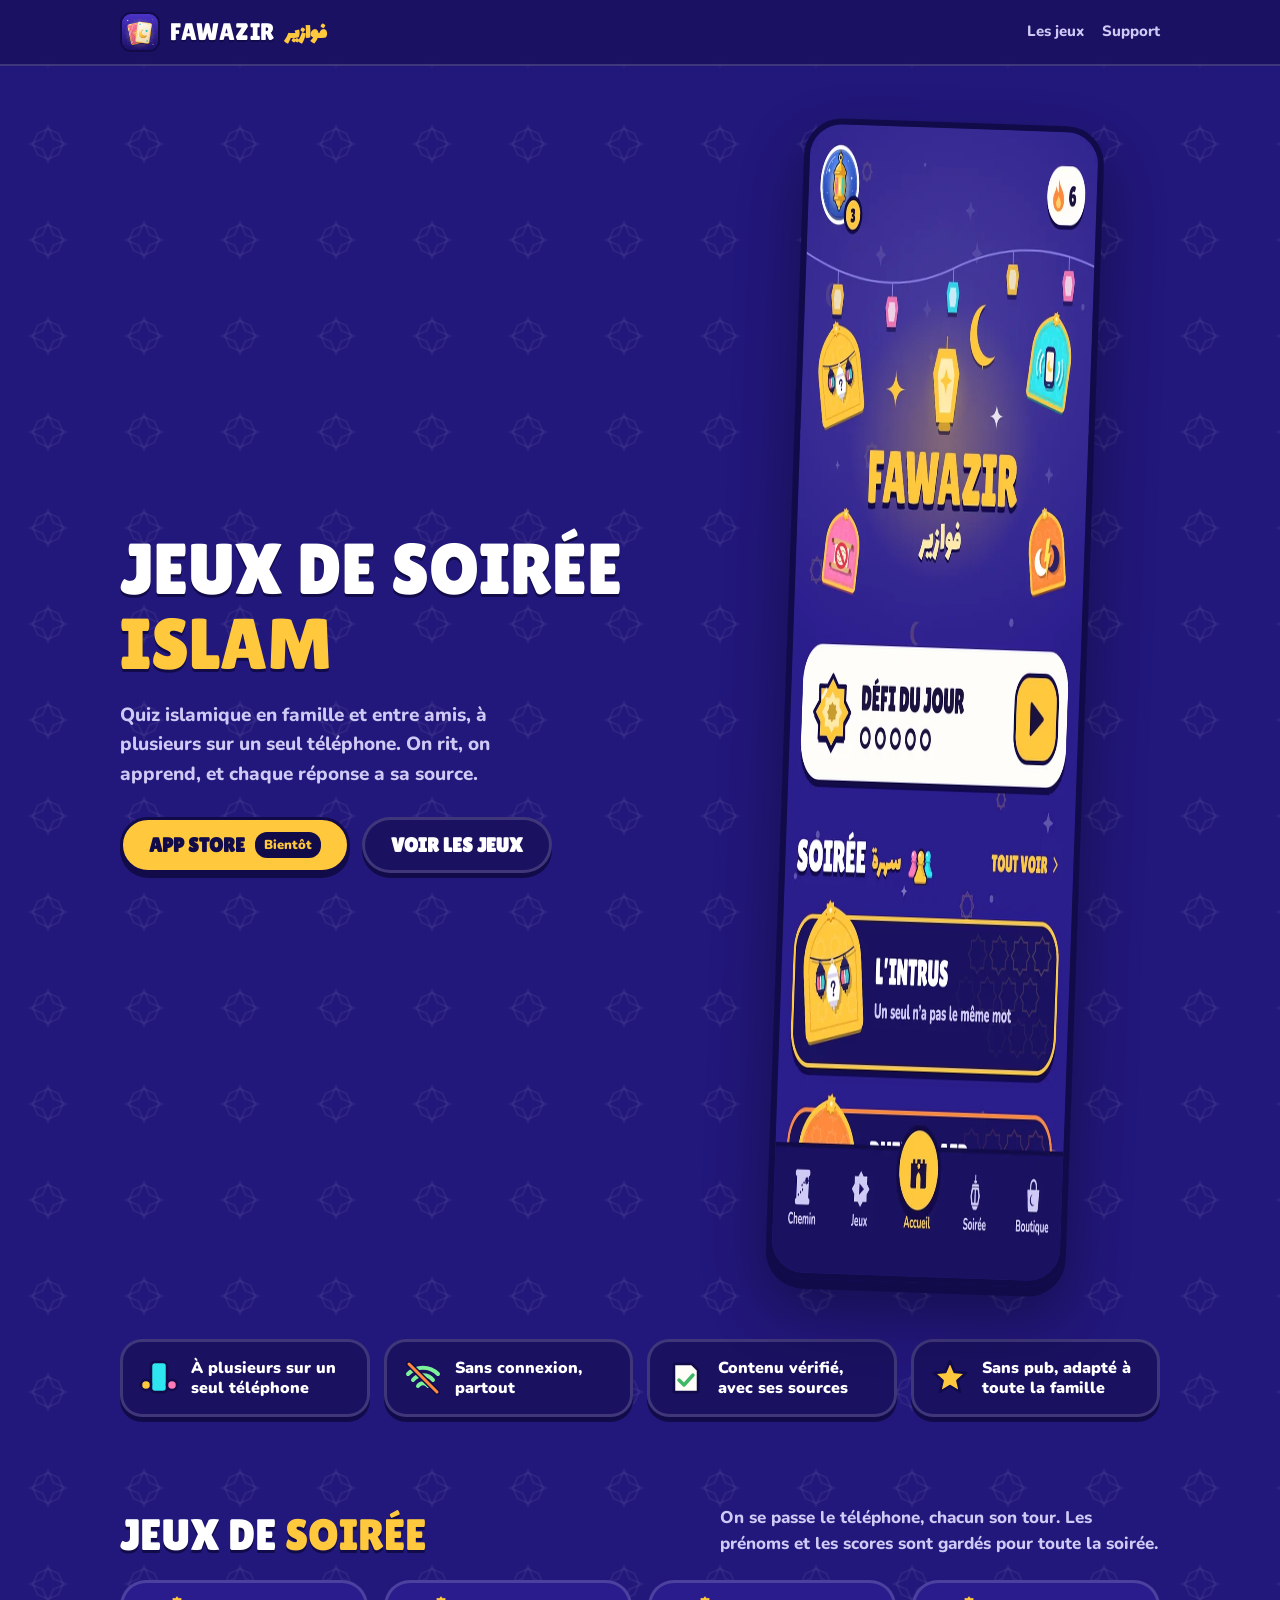
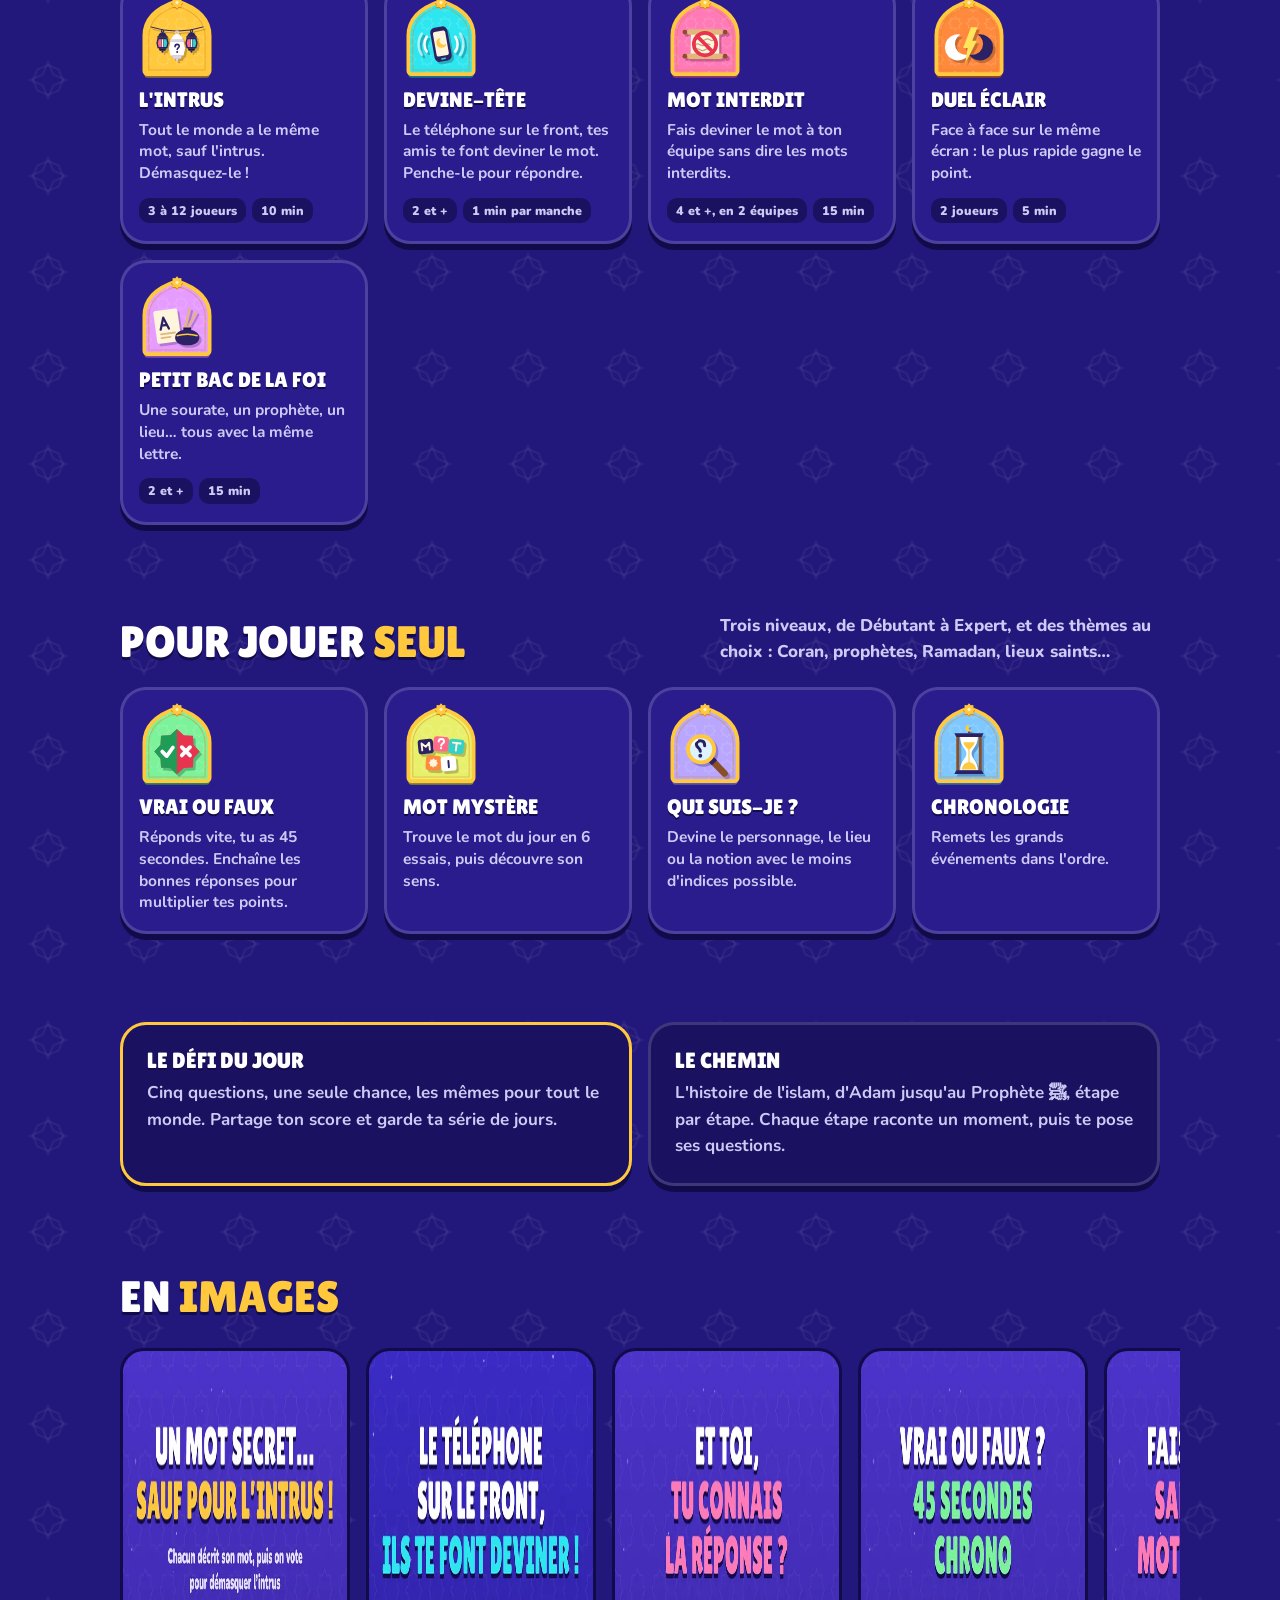
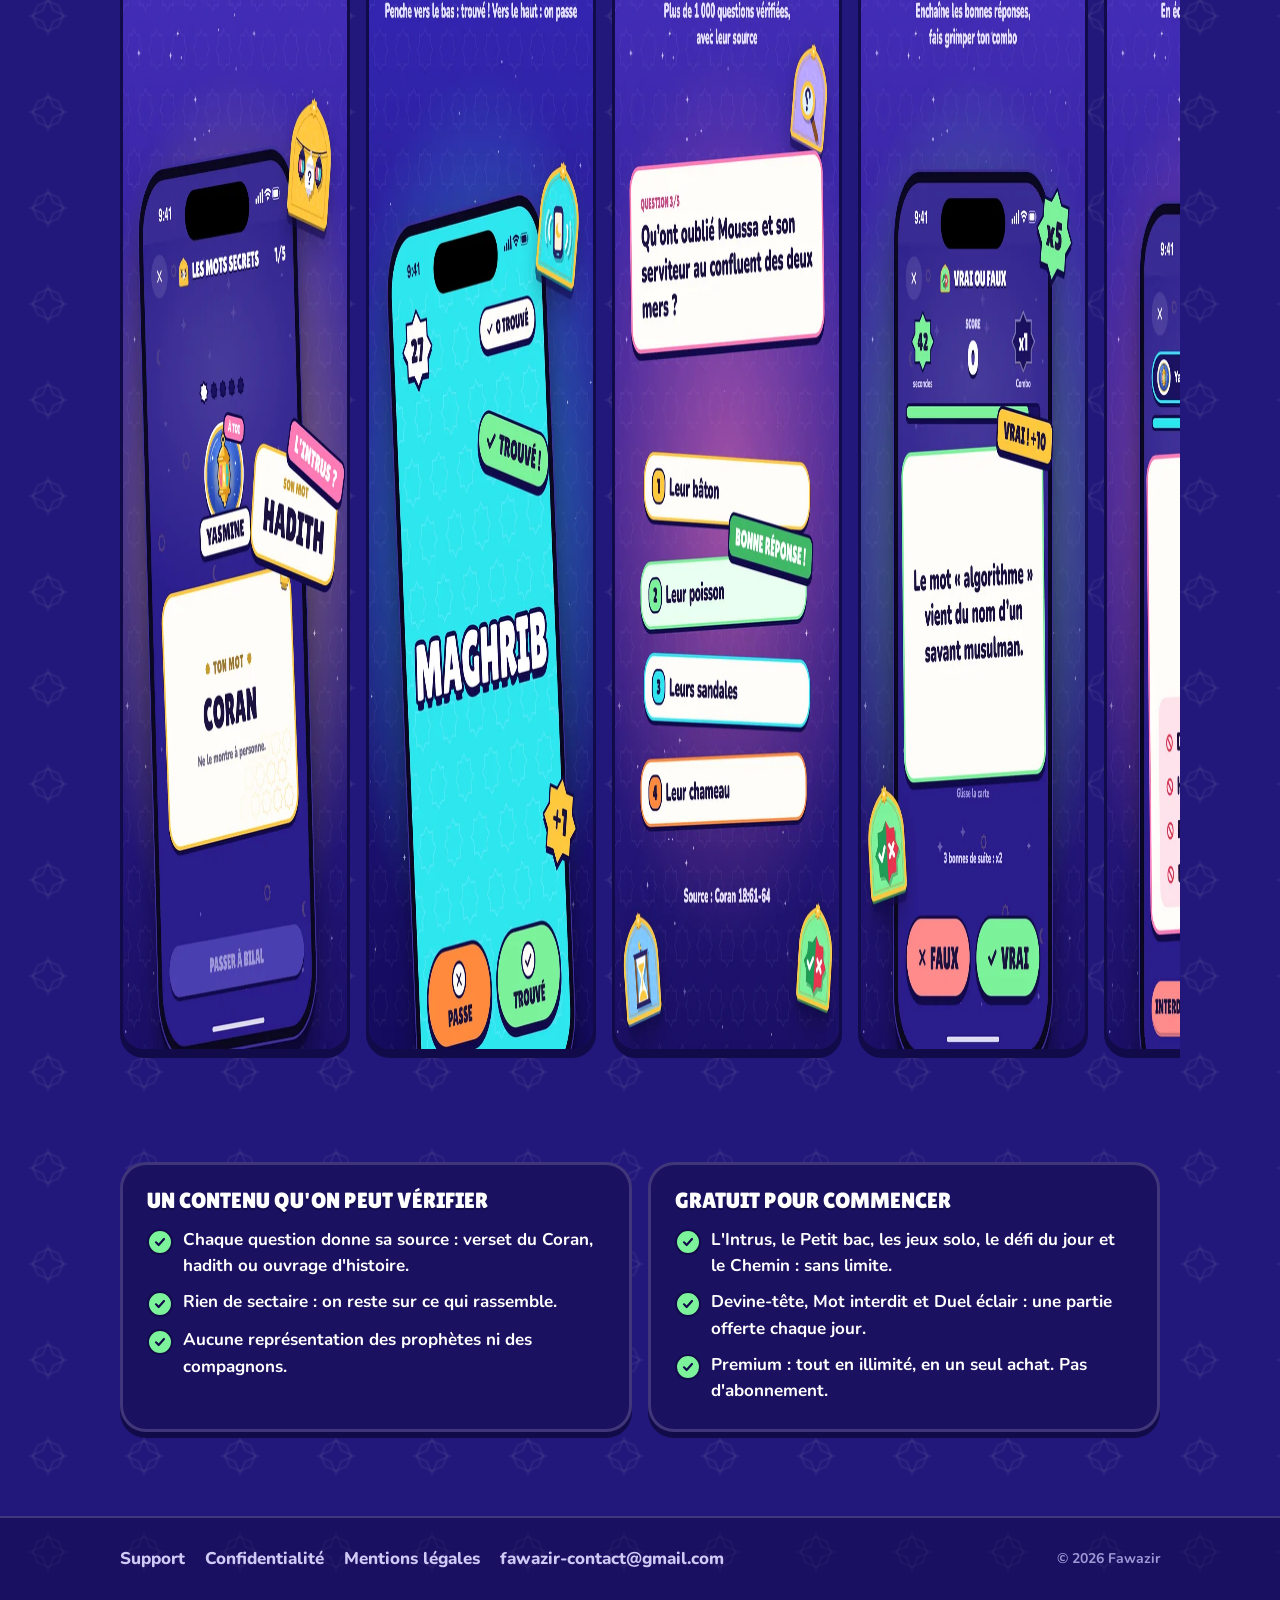
==== index.html @ c279ab3e "Site de Fawazir : accueil, confidentialité, support, mentions légales Co-Authored-By: Claude Opus 5." ====
<!doctype html>
<html lang="fr">
<head>
  <meta charset="utf-8">
  <meta name="viewport" content="width=device-width, initial-scale=1, viewport-fit=cover">
  <title>Fawazir : jeux de soirée islam et quiz islamique en famille</title>
  <meta name="description" content="Fawazir, les jeux de soirée sur le thème de l'islam : L'Intrus, Devine-tête, Mot interdit, quiz islamique et défi du jour. À plusieurs sur un seul téléphone, sans connexion et sans pub.">
  <meta name="theme-color" content="#22177A">
  <link rel="icon" type="image/png" href="favicon.png">
  <link rel="apple-touch-icon" href="apple-touch-icon.png">
  <meta property="og:type" content="website">
  <meta property="og:title" content="Fawazir : jeux de soirée islam">
  <meta property="og:description" content="Quiz islamique en famille et entre amis, à plusieurs sur un seul téléphone. Sans connexion, sans pub.">
  <meta property="og:image" content="assets/img/partage.jpg">
  <meta property="og:locale" content="fr_FR">
  <meta name="twitter:card" content="summary_large_image">
  <link rel="preload" href="assets/fonts/lilita-one.woff2" as="font" type="font/woff2" crossorigin>
  <link rel="preload" href="assets/fonts/nunito-800.woff2" as="font" type="font/woff2" crossorigin>
  <link rel="stylesheet" href="assets/site.css">
</head>
<body>
  <header class="top">
    <div class="wrap">
      <a class="brand" href="./" aria-label="Fawazir, accueil">
        <img src="assets/img/icone.png" alt="" width="40" height="40">
        <b>Fawazir</b><i lang="ar">فوازير</i>
      </a>
      <nav aria-label="Navigation">
        <a class="hide-sm" href="#jeux">Les jeux</a>
        <a href="support.html">Support</a>
      </nav>
    </div>
  </header>

  <main>
    <section class="hero">
      <div class="wrap">
        <div>
          <h1>Jeux de soirée <span class="accent">islam</span></h1>
          <p class="lead">Quiz islamique en famille et entre amis, à plusieurs sur un seul téléphone. On rit, on apprend, et chaque réponse a sa source.</p>
          <div class="ctas">
            <span class="btn btn-gold" aria-disabled="true">App Store <span class="soon">Bientôt</span></span>
            <a class="btn btn-soft" href="#jeux">Voir les jeux</a>
          </div>
        </div>
        <div class="hero-art">
          <img src="assets/img/ecran-accueil.webp" alt="L'écran d'accueil de Fawazir : défi du jour et jeux de soirée" width="600" height="1161">
        </div>
      </div>
    </section>

    <section aria-label="Points forts" style="padding-top: 8px">
      <div class="wrap perks">
        <div class="perk">
          <svg viewBox="0 0 40 40" aria-hidden="true"><rect x="12" y="4" width="16" height="30" rx="4" fill="#2EE6F0" stroke="#120B4A" stroke-width="2.5"/><circle cx="7" cy="27" r="5" fill="#FFC83D" stroke="#120B4A" stroke-width="2.5"/><circle cx="33" cy="27" r="5" fill="#FF7AB6" stroke="#120B4A" stroke-width="2.5"/></svg>
          <span>À plusieurs sur un seul téléphone</span>
        </div>
        <div class="perk">
          <svg viewBox="0 0 40 40" aria-hidden="true"><path d="M5 16a21 21 0 0 1 30 0M10 22a13 13 0 0 1 20 0M15 28a6 6 0 0 1 10 0" fill="none" stroke="#7CF29A" stroke-width="4" stroke-linecap="round"/><path d="M6 6l28 28" stroke="#120B4A" stroke-width="6" stroke-linecap="round"/><path d="M6 6l28 28" stroke="#FF8A3D" stroke-width="3" stroke-linecap="round"/></svg>
          <span>Sans connexion, partout</span>
        </div>
        <div class="perk">
          <svg viewBox="0 0 40 40" aria-hidden="true"><path d="M8 6h18l6 6v22H8z" fill="#FFFDF8" stroke="#120B4A" stroke-width="2.5" stroke-linejoin="round"/><path d="M13 22l5 5 9-10" fill="none" stroke="#3FB866" stroke-width="3.5" stroke-linecap="round" stroke-linejoin="round"/></svg>
          <span>Contenu vérifié, avec ses sources</span>
        </div>
        <div class="perk">
          <svg viewBox="0 0 40 40" aria-hidden="true"><path d="M20 3l4.6 11L36 15l-8.6 7.6L30 34l-10-6-10 6 2.6-11.4L4 15l11.4-1z" fill="#FFC83D" stroke="#120B4A" stroke-width="2.5" stroke-linejoin="round"/></svg>
          <span>Sans pub, adapté à toute la famille</span>
        </div>
      </div>
    </section>

    <section id="jeux">
      <div class="wrap">
        <div class="section-head">
          <h2>Jeux de <span class="accent">soirée</span></h2>
          <p>On se passe le téléphone, chacun son tour. Les prénoms et les scores sont gardés pour toute la soirée.</p>
        </div>
        <div class="games">
          <article class="game">
            <img src="assets/img/jeux/undercover.svg" alt="" width="84" height="84">
            <h3>L'Intrus</h3>
            <p>Tout le monde a le même mot, sauf l'intrus. Démasquez-le !</p>
            <div class="tags"><span class="tag">3 à 12 joueurs</span><span class="tag">10 min</span></div>
          </article>
          <article class="game">
            <img src="assets/img/jeux/devine-tete.svg" alt="" width="84" height="84">
            <h3>Devine-tête</h3>
            <p>Le téléphone sur le front, tes amis te font deviner le mot. Penche-le pour répondre.</p>
            <div class="tags"><span class="tag">2 et +</span><span class="tag">1 min par manche</span></div>
          </article>
          <article class="game">
            <img src="assets/img/jeux/mot-interdit.svg" alt="" width="84" height="84">
            <h3>Mot interdit</h3>
            <p>Fais deviner le mot à ton équipe sans dire les mots interdits.</p>
            <div class="tags"><span class="tag">4 et +, en 2 équipes</span><span class="tag">15 min</span></div>
          </article>
          <article class="game">
            <img src="assets/img/jeux/duel.svg" alt="" width="84" height="84">
            <h3>Duel éclair</h3>
            <p>Face à face sur le même écran : le plus rapide gagne le point.</p>
            <div class="tags"><span class="tag">2 joueurs</span><span class="tag">5 min</span></div>
          </article>
          <article class="game">
            <img src="assets/img/jeux/petit-bac.svg" alt="" width="84" height="84">
            <h3>Petit bac de la foi</h3>
            <p>Une sourate, un prophète, un lieu… tous avec la même lettre.</p>
            <div class="tags"><span class="tag">2 et +</span><span class="tag">15 min</span></div>
          </article>
        </div>
      </div>
    </section>

    <section>
      <div class="wrap">
        <div class="section-head">
          <h2>Pour jouer <span class="accent">seul</span></h2>
          <p>Trois niveaux, de Débutant à Expert, et des thèmes au choix : Coran, prophètes, Ramadan, lieux saints…</p>
        </div>
        <div class="games">
          <article class="game">
            <img src="assets/img/jeux/vrai-faux.svg" alt="" width="84" height="84">
            <h3>Vrai ou faux</h3>
            <p>Réponds vite, tu as 45 secondes. Enchaîne les bonnes réponses pour multiplier tes points.</p>
          </article>
          <article class="game">
            <img src="assets/img/jeux/mot-mystere.svg" alt="" width="84" height="84">
            <h3>Mot mystère</h3>
            <p>Trouve le mot du jour en 6 essais, puis découvre son sens.</p>
          </article>
          <article class="game">
            <img src="assets/img/jeux/qui-suis-je.svg" alt="" width="84" height="84">
            <h3>Qui suis-je ?</h3>
            <p>Devine le personnage, le lieu ou la notion avec le moins d'indices possible.</p>
          </article>
          <article class="game">
            <img src="assets/img/jeux/chronologie.svg" alt="" width="84" height="84">
            <h3>Chronologie</h3>
            <p>Remets les grands événements dans l'ordre.</p>
          </article>
        </div>
      </div>
    </section>

    <section>
      <div class="wrap daily">
        <div class="panel panel-gold">
          <h3>Le défi du jour</h3>
          <p>Cinq questions, une seule chance, les mêmes pour tout le monde. Partage ton score et garde ta série de jours.</p>
        </div>
        <div class="panel">
          <h3>Le Chemin</h3>
          <p>L'histoire de l'islam, d'Adam jusqu'au Prophète ﷺ, étape par étape. Chaque étape raconte un moment, puis te pose ses questions.</p>
        </div>
      </div>
    </section>

    <section aria-label="Captures d'écran">
      <div class="wrap">
        <div class="section-head"><h2>En <span class="accent">images</span></h2></div>
        <div class="shots">
          <img src="assets/img/captures/2-intrus.webp" alt="L'Intrus" width="600" height="1304" loading="lazy">
          <img src="assets/img/captures/3-devine.webp" alt="Devine-tête" width="600" height="1304" loading="lazy">
          <img src="assets/img/captures/4-quiz.webp" alt="Quiz" width="600" height="1304" loading="lazy">
          <img src="assets/img/captures/5-vraifaux.webp" alt="Vrai ou faux" width="600" height="1304" loading="lazy">
          <img src="assets/img/captures/6-interdit.webp" alt="Mot interdit" width="600" height="1304" loading="lazy">
          <img src="assets/img/captures/7-chemin.webp" alt="Le Chemin" width="600" height="1304" loading="lazy">
          <img src="assets/img/captures/8-defi.webp" alt="Le défi du jour" width="600" height="1304" loading="lazy">
        </div>
      </div>
    </section>

    <section>
      <div class="wrap split">
        <div class="panel">
          <h3>Un contenu qu'on peut vérifier</h3>
          <ul class="check">
            <li>Chaque question donne sa source : verset du Coran, hadith ou ouvrage d'histoire.</li>
            <li>Rien de sectaire : on reste sur ce qui rassemble.</li>
            <li>Aucune représentation des prophètes ni des compagnons.</li>
          </ul>
        </div>
        <div class="panel">
          <h3>Gratuit pour commencer</h3>
          <ul class="check">
            <li>L'Intrus, le Petit bac, les jeux solo, le défi du jour et le Chemin : sans limite.</li>
            <li>Devine-tête, Mot interdit et Duel éclair : une partie offerte chaque jour.</li>
            <li>Premium : tout en illimité, en un seul achat. Pas d'abonnement.</li>
          </ul>
        </div>
      </div>
    </section>
  </main>

  <footer>
    <div class="wrap">
      <nav aria-label="Liens utiles">
        <a href="support.html">Support</a>
        <a href="confidentialite.html">Confidentialité</a>
        <a href="mentions-legales.html">Mentions légales</a>
        <a href="mailto:fawazir-contact@gmail.com">fawazir-contact@gmail.com</a>
      </nav>
      <small>© 2026 Fawazir</small>
    </div>
  </footer>
</body>
</html>
---- assets/site.css ----
/* Site de Fawazir : mêmes couleurs, polices et reliefs que l'app (scène de nuit, or, cartes à bord épais). */

@font-face { font-family: 'Lilita One'; src: url('fonts/lilita-one.woff2') format('woff2'); font-weight: 400; font-display: swap; }
@font-face { font-family: 'Nunito'; src: url('fonts/nunito-700.woff2') format('woff2'); font-weight: 700; font-display: swap; }
@font-face { font-family: 'Nunito'; src: url('fonts/nunito-800.woff2') format('woff2'); font-weight: 800; font-display: swap; }
@font-face { font-family: 'Nunito'; src: url('fonts/nunito-900.woff2') format('woff2'); font-weight: 900; font-display: swap; }
@font-face { font-family: 'Lalezar'; src: url('fonts/lalezar-fawazir.woff2') format('woff2'); font-weight: 400; font-display: swap; }

:root {
  --night: #22177A;
  --stage: #2A1C8C;
  --deep: #1A1160;
  --panel: #30249A;
  --ink: #120B4A;
  --gold: #FFC83D;
  --gold-soft: #FFE9A8;
  --cyan: #2EE6F0;
  --pink: #FF7AB6;
  --mint: #7CF29A;
  --orange: #FF8A3D;
  --text: #FFFFFF;
  --muted: #CFCAF5;
  --dim: #9F98D6;
  --edge: rgba(255, 255, 255, 0.16);
  --bubble: #FFFDF8;
  --title: 'Lilita One', 'Arial Rounded MT Bold', system-ui, sans-serif;
  --body: 'Nunito', system-ui, -apple-system, 'Segoe UI', sans-serif;
  --radius: 26px;
  color-scheme: dark;
}

* { box-sizing: border-box; }

html { background: var(--night); scroll-behavior: smooth; }

body {
  margin: 0;
  color: var(--text);
  font-family: var(--body);
  font-weight: 700;
  font-size: 17px;
  line-height: 1.55;
  background-color: var(--night);
  /* Étoiles à huit branches très discrètes, comme le zellige de l'app. */
  background-image:
    radial-gradient(1200px 600px at 50% -10%, rgba(46, 230, 240, 0.12), transparent 60%),
    url("data:image/svg+xml,%3Csvg xmlns='http://www.w3.org/2000/svg' width='96' height='96' viewBox='0 0 96 96'%3E%3Cpath d='M48 30l5.3 12.7L66 48l-12.7 5.3L48 66l-5.3-12.7L30 48l12.7-5.3z' fill='none' stroke='%23ffffff' stroke-opacity='0.05' stroke-width='2'/%3E%3Cpath d='M48 33l10.6 4.4L63 48l-4.4 10.6L48 63l-10.6-4.4L33 48l4.4-10.6z' fill='none' stroke='%23ffffff' stroke-opacity='0.05' stroke-width='2'/%3E%3C/svg%3E");
  -webkit-font-smoothing: antialiased;
}

a { color: var(--gold); text-decoration-thickness: 2px; text-underline-offset: 3px; }
a:hover { color: var(--gold-soft); }

img { max-width: 100%; display: block; }

.wrap { width: 100%; max-width: 1080px; margin: 0 auto; padding: 0 20px; }

/* En-tête */
.top { position: sticky; top: 0; z-index: 10; background: rgba(26, 17, 96, 0.86); backdrop-filter: blur(12px); -webkit-backdrop-filter: blur(12px); border-bottom: 2px solid var(--edge); }
.top .wrap { display: flex; align-items: center; gap: 14px; height: 64px; }
.brand { display: flex; align-items: center; gap: 10px; color: var(--text); text-decoration: none; }
.brand img { width: 40px; height: 40px; border-radius: 11px; border: 2px solid var(--ink); }
.brand b { font-family: var(--title); font-weight: 400; font-size: 24px; letter-spacing: 0.5px; text-transform: uppercase; text-shadow: 0 2px 0 var(--ink); }
.brand i { font-family: 'Lalezar', serif; font-style: normal; color: var(--gold); font-size: 22px; line-height: 1; margin-top: 4px; }
.top nav { margin-left: auto; display: flex; gap: 18px; }
.top nav a { color: var(--muted); text-decoration: none; font-weight: 800; font-size: 15px; }
.top nav a:hover, .top nav a[aria-current='page'] { color: var(--gold); }

/* Titres */
h1, h2, h3 { font-family: var(--title); font-weight: 400; text-transform: uppercase; line-height: 1.05; margin: 0; text-shadow: 0 3px 0 var(--ink); }
h1 { font-size: clamp(40px, 8vw, 72px); }
h2 { font-size: clamp(30px, 5vw, 44px); }
h3 { font-size: 22px; text-shadow: 0 2px 0 var(--ink); }
.accent { color: var(--gold); }
.lead { color: var(--muted); font-size: 19px; font-weight: 800; max-width: 34ch; margin: 18px 0 0; }

/* Héros */
.hero { padding: 56px 0 40px; }
.hero .wrap { display: grid; grid-template-columns: 1.1fr 0.9fr; gap: 40px; align-items: center; }
.hero-art { justify-self: center; position: relative; }
.hero-art img { width: min(300px, 78vw); border-radius: 38px; border: 6px solid var(--ink); box-shadow: 0 10px 0 var(--ink), 0 30px 60px rgba(0, 0, 0, 0.35); transform: rotate(2deg); }
.ctas { display: flex; flex-wrap: wrap; gap: 12px; margin-top: 28px; }
.btn { display: inline-flex; align-items: center; gap: 10px; height: 56px; padding: 0 26px; border-radius: 28px; font-family: var(--title); font-size: 20px; text-transform: uppercase; text-decoration: none; border: 3px solid var(--ink); box-shadow: 0 5px 0 var(--ink); transition: transform 0.12s ease, box-shadow 0.12s ease; }
.btn:active { transform: translateY(3px); box-shadow: 0 2px 0 var(--ink); }
.btn-gold { background: var(--gold); color: var(--ink); }
.btn-gold:hover { color: var(--ink); background: #FFD45F; }
.btn-soft { background: var(--deep); color: var(--text); border-color: var(--edge); box-shadow: 0 5px 0 var(--ink); }
.btn-soft:hover { color: var(--gold); }
.soon { font-family: var(--body); font-weight: 900; font-size: 13px; text-transform: none; background: var(--ink); color: var(--gold); border-radius: 12px; padding: 3px 9px; }

/* Points forts */
.perks { display: grid; grid-template-columns: repeat(4, 1fr); gap: 14px; margin-top: 8px; }
.perk { background: var(--deep); border: 3px solid var(--edge); border-radius: 22px; padding: 16px; box-shadow: 0 5px 0 var(--ink); display: flex; gap: 12px; align-items: center; }
.perk svg { flex: none; width: 40px; height: 40px; }
.perk span { font-weight: 900; font-size: 16px; line-height: 1.25; }

/* Sections */
section { padding: 44px 0; }
.section-head { display: flex; align-items: flex-end; justify-content: space-between; gap: 16px; margin-bottom: 22px; flex-wrap: wrap; }
.section-head p { margin: 0; color: var(--muted); font-weight: 800; max-width: 44ch; }

.games { display: grid; grid-template-columns: repeat(auto-fill, minmax(196px, 1fr)); gap: 16px; }
.game { background: var(--stage); border: 3px solid var(--edge); border-radius: var(--radius); padding: 16px 16px 18px; box-shadow: 0 6px 0 var(--ink); display: flex; flex-direction: column; gap: 8px; }
.game img { width: 84px; height: 84px; margin: -4px 0 2px -4px; }
.game h3 { font-size: 21px; }
.game p { margin: 0; color: var(--muted); font-size: 15.5px; line-height: 1.4; }
.tags { display: flex; flex-wrap: wrap; gap: 6px; margin-top: auto; padding-top: 6px; }
.tag { font-size: 12.5px; font-weight: 900; background: var(--deep); color: var(--muted); border-radius: 10px; padding: 3px 9px; }
.tag-gold { background: var(--gold); color: var(--ink); }

/* Défi du jour et Chemin */
.daily { display: grid; grid-template-columns: 1fr 1fr; gap: 16px; }
.panel { background: var(--deep); border: 3px solid var(--edge); border-radius: var(--radius); padding: 24px; box-shadow: 0 6px 0 var(--ink); }
.panel h3 { margin-bottom: 8px; }
.panel p { margin: 0; color: var(--muted); }
.panel-gold { border-color: var(--gold); }

/* Captures */
.shots { display: flex; gap: 16px; overflow-x: auto; scroll-snap-type: x mandatory; padding: 6px 20px 22px; margin: 0 -20px; scrollbar-width: thin; scrollbar-color: var(--panel) transparent; }
.shots img { flex: none; width: 230px; border-radius: 24px; border: 3px solid var(--ink); box-shadow: 0 6px 0 var(--ink); scroll-snap-align: center; background: var(--stage); }

/* Contenu vérifié et formule */
.split { display: grid; grid-template-columns: 1fr 1fr; gap: 16px; }
.check { list-style: none; margin: 14px 0 0; padding: 0; display: grid; gap: 10px; }
.check li { display: flex; gap: 10px; align-items: flex-start; color: var(--text); }
.check li::before { content: ''; flex: none; width: 22px; height: 22px; margin-top: 2px; border-radius: 50%; background: var(--mint) url("data:image/svg+xml,%3Csvg xmlns='http://www.w3.org/2000/svg' viewBox='0 0 24 24'%3E%3Cpath d='M6 12.5l4 4 8-9' fill='none' stroke='%23120B4A' stroke-width='3.2' stroke-linecap='round' stroke-linejoin='round'/%3E%3C/svg%3E") center / 16px no-repeat; border: 2px solid var(--ink); }

/* Pages de texte (confidentialité, support, mentions) */
.doc { padding: 48px 0 24px; }
.doc .wrap { max-width: 760px; }
.doc h1 { font-size: clamp(34px, 6vw, 52px); margin-bottom: 10px; }
.doc .updated { color: var(--dim); font-size: 15px; margin: 0 0 26px; }
.doc h2 { font-size: 26px; margin: 34px 0 10px; text-shadow: 0 2px 0 var(--ink); }
.doc p, .doc li { color: var(--muted); }
.doc strong { color: var(--text); font-weight: 900; }
.doc ul { padding-left: 22px; }
.doc li { margin: 6px 0; }
.summary { background: var(--deep); border: 3px solid var(--gold); border-radius: 22px; padding: 18px 20px; box-shadow: 0 5px 0 var(--ink); }
.summary p { color: var(--text); margin: 0; }
details { background: var(--deep); border: 3px solid var(--edge); border-radius: 20px; padding: 0 18px; margin: 12px 0; box-shadow: 0 4px 0 var(--ink); }
details[open] { padding-bottom: 14px; }
summary { cursor: pointer; font-weight: 900; color: var(--text); padding: 15px 0; list-style: none; display: flex; justify-content: space-between; gap: 12px; }
summary::-webkit-details-marker { display: none; }
summary::after { content: '+'; font-family: var(--title); color: var(--gold); font-size: 24px; line-height: 1; }
details[open] summary::after { content: '–'; }
details p { margin: 0 0 8px; }
.contact { display: flex; flex-wrap: wrap; align-items: center; gap: 12px; margin: 18px 0; }

/* Pied de page */
footer { margin-top: 40px; border-top: 2px solid var(--edge); background: rgba(18, 11, 74, 0.5); }
footer .wrap { padding-top: 28px; padding-bottom: 36px; display: flex; flex-wrap: wrap; gap: 14px 24px; align-items: center; justify-content: space-between; }
footer nav { display: flex; flex-wrap: wrap; gap: 8px 20px; }
footer a { color: var(--muted); text-decoration: none; font-weight: 800; }
footer a:hover { color: var(--gold); }
footer small { color: var(--dim); font-size: 14px; }

@media (max-width: 860px) {
  .hero .wrap { grid-template-columns: 1fr; }
  .hero-art img { width: min(250px, 64vw); }
  .perks { grid-template-columns: 1fr 1fr; }
  .daily, .split { grid-template-columns: 1fr; }
}

@media (max-width: 520px) {
  body { font-size: 16px; }
  .hero { padding-top: 28px; }
  .top nav { gap: 12px; }
  .top nav .hide-sm { display: none; }
  .perks { grid-template-columns: 1fr; }
  .games { grid-template-columns: 1fr 1fr; gap: 12px; }
  .game { padding: 12px 12px 14px; }
  .game img { width: 64px; height: 64px; }
  .game h3 { font-size: 18px; }
  .game p { font-size: 14px; }
  .btn { height: 52px; font-size: 18px; padding: 0 20px; }
}

@media (prefers-reduced-motion: reduce) {
  html { scroll-behavior: auto; }
  .btn { transition: none; }
}
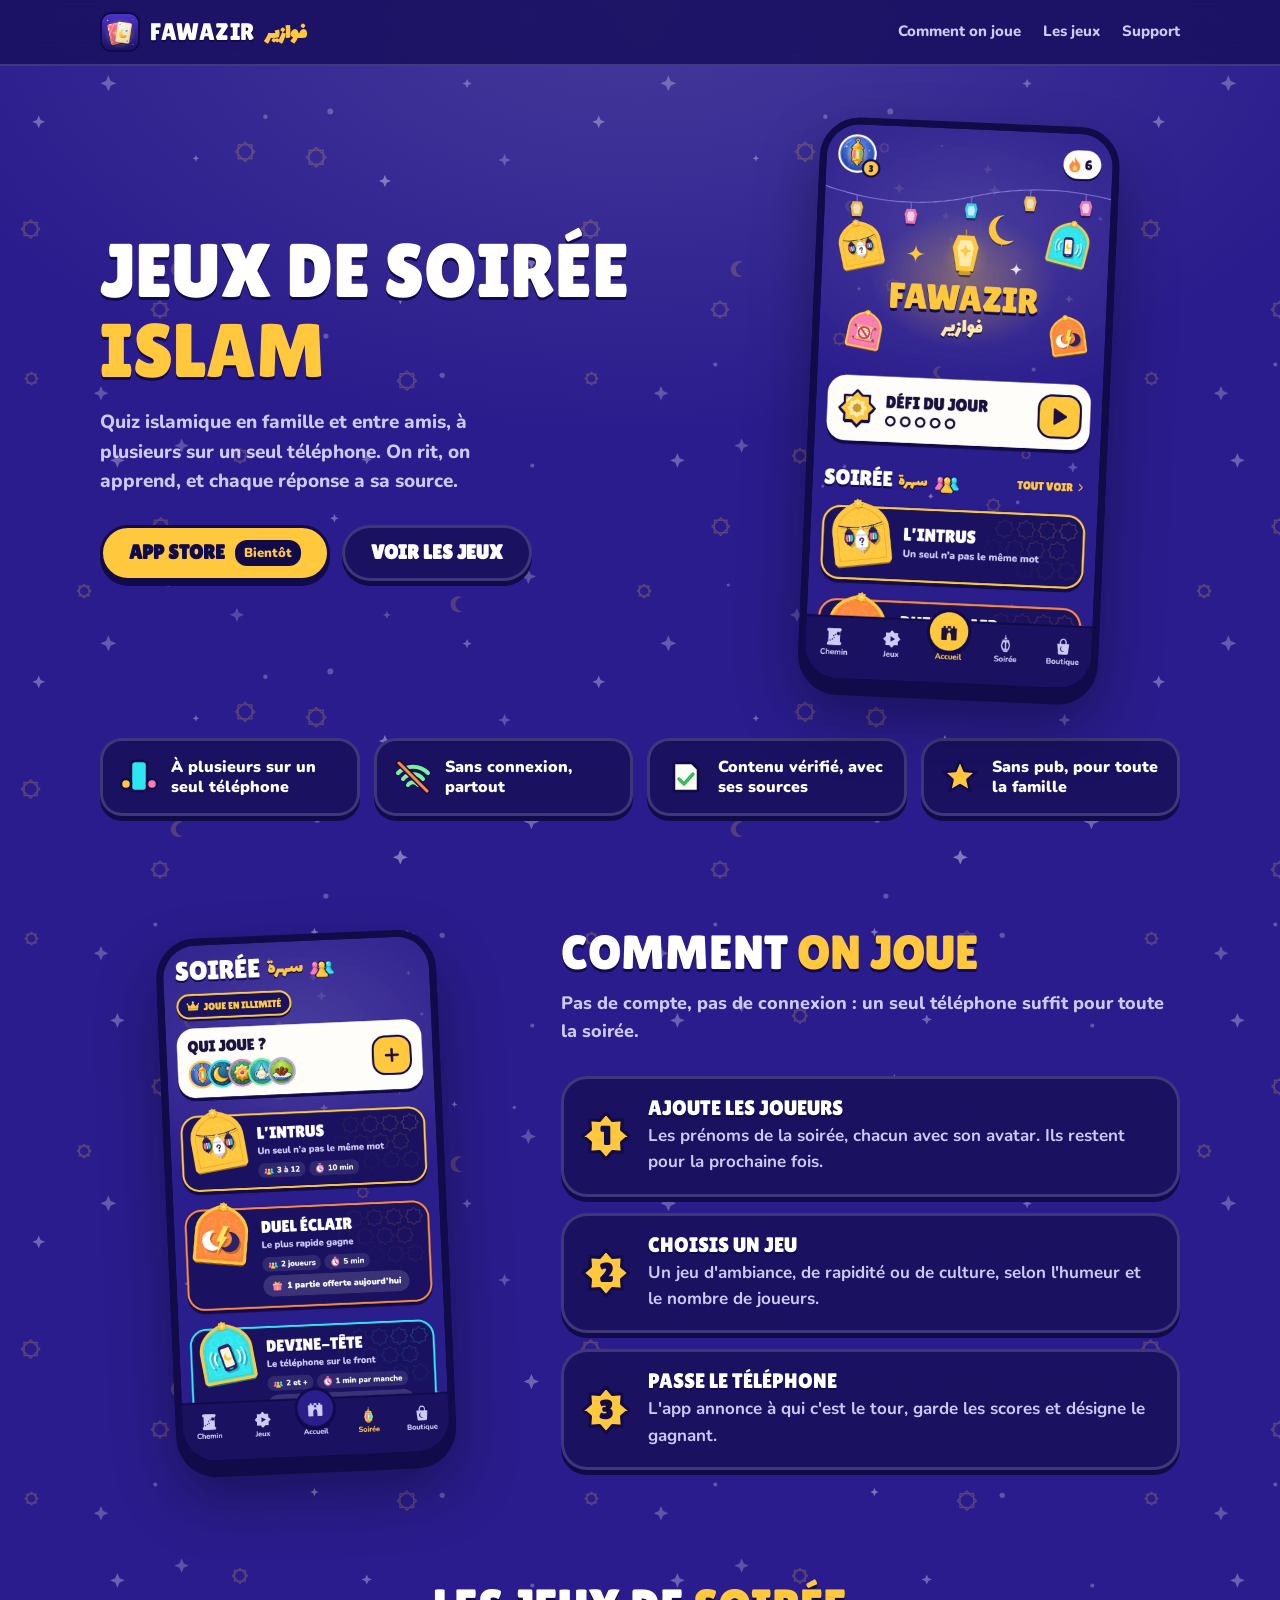
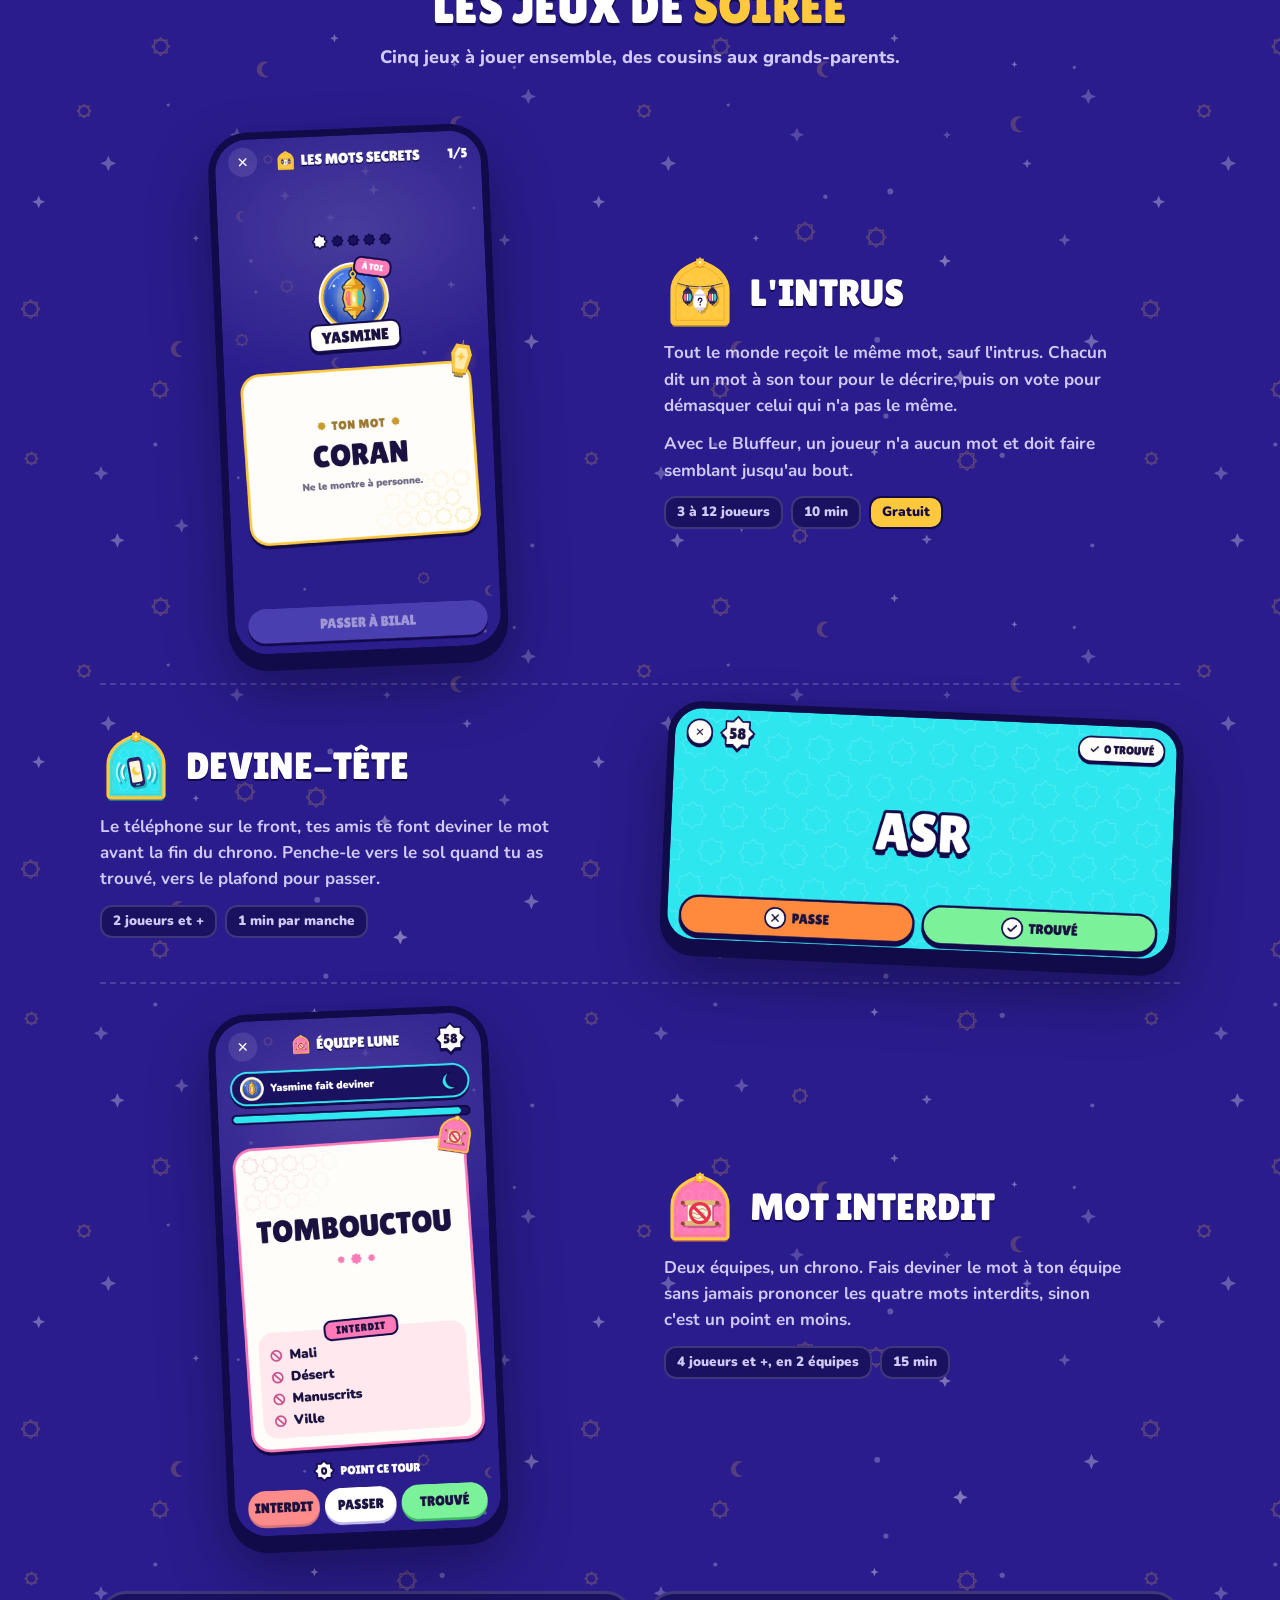
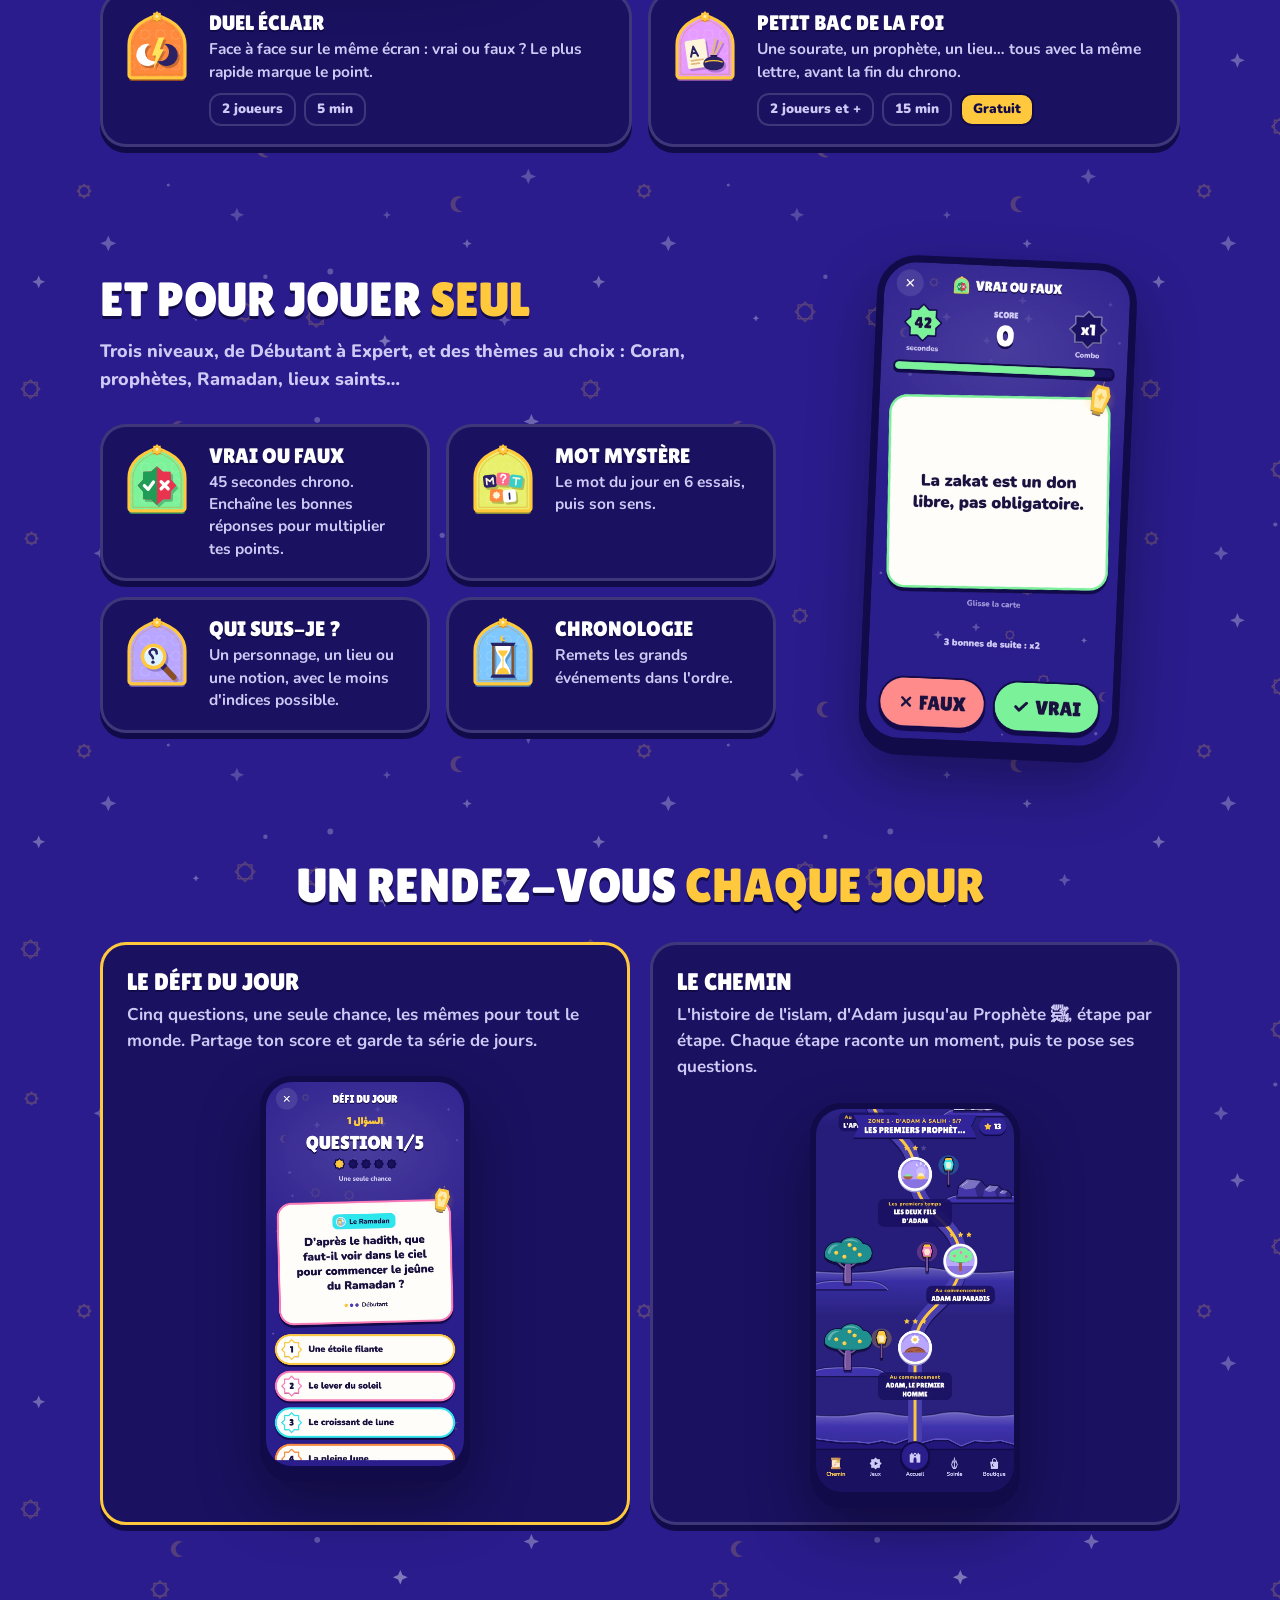
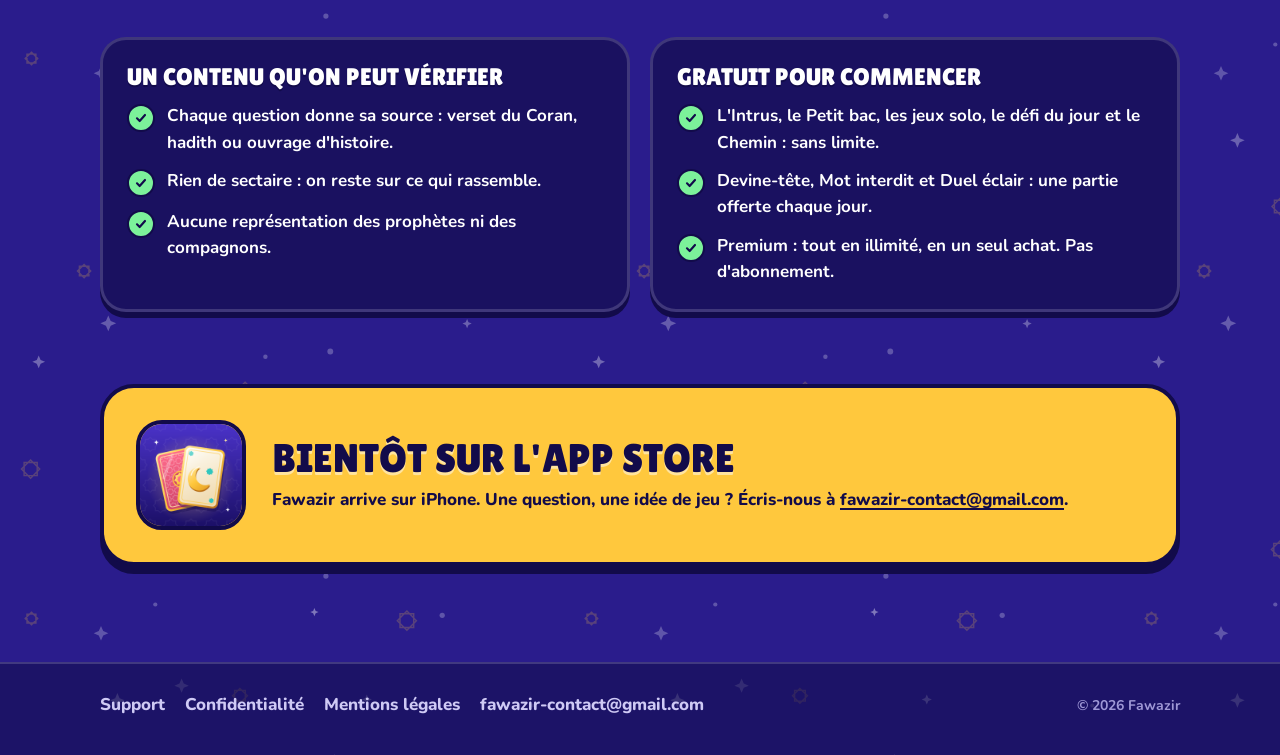
==== commit fab28d0a: "Site réorganisé : vrais écrans de l'app, décor de scène de l'app, images nettes et non déformées Co-" ====
--- a/index.html
+++ b/index.html
@@ -5,7 +5,7 @@
   <meta name="viewport" content="width=device-width, initial-scale=1, viewport-fit=cover">
   <title>Fawazir : jeux de soirée islam et quiz islamique en famille</title>
   <meta name="description" content="Fawazir, les jeux de soirée sur le thème de l'islam : L'Intrus, Devine-tête, Mot interdit, quiz islamique et défi du jour. À plusieurs sur un seul téléphone, sans connexion et sans pub.">
-  <meta name="theme-color" content="#22177A">
+  <meta name="theme-color" content="#2A1C8C">
   <link rel="icon" type="image/png" href="favicon.png">
   <link rel="apple-touch-icon" href="apple-touch-icon.png">
   <meta property="og:type" content="website">
@@ -26,6 +26,7 @@
         <b>Fawazir</b><i lang="ar">فوازير</i>
       </a>
       <nav aria-label="Navigation">
+        <a class="hide-sm" href="#comment">Comment on joue</a>
         <a class="hide-sm" href="#jeux">Les jeux</a>
         <a href="support.html">Support</a>
       </nav>
@@ -43,13 +44,13 @@
             <a class="btn btn-soft" href="#jeux">Voir les jeux</a>
           </div>
         </div>
-        <div class="hero-art">
-          <img src="assets/img/ecran-accueil.webp" alt="L'écran d'accueil de Fawazir : défi du jour et jeux de soirée" width="600" height="1161">
-        </div>
-      </div>
-    </section>
-
-    <section aria-label="Points forts" style="padding-top: 8px">
+        <div class="phone tilt-r">
+          <img src="assets/img/ecrans/accueil.webp" alt="L'accueil de Fawazir : défi du jour et jeux de soirée" width="780" height="1510">
+        </div>
+      </div>
+    </section>
+
+    <section aria-label="Points forts" style="padding-top: 20px">
       <div class="wrap perks">
         <div class="perk">
           <svg viewBox="0 0 40 40" aria-hidden="true"><rect x="12" y="4" width="16" height="30" rx="4" fill="#2EE6F0" stroke="#120B4A" stroke-width="2.5"/><circle cx="7" cy="27" r="5" fill="#FFC83D" stroke="#120B4A" stroke-width="2.5"/><circle cx="33" cy="27" r="5" fill="#FF7AB6" stroke="#120B4A" stroke-width="2.5"/></svg>
@@ -65,107 +66,140 @@
         </div>
         <div class="perk">
           <svg viewBox="0 0 40 40" aria-hidden="true"><path d="M20 3l4.6 11L36 15l-8.6 7.6L30 34l-10-6-10 6 2.6-11.4L4 15l11.4-1z" fill="#FFC83D" stroke="#120B4A" stroke-width="2.5" stroke-linejoin="round"/></svg>
-          <span>Sans pub, adapté à toute la famille</span>
+          <span>Sans pub, pour toute la famille</span>
+        </div>
+      </div>
+    </section>
+
+    <section id="comment">
+      <div class="wrap how">
+        <div class="phone tilt-l">
+          <img src="assets/img/ecrans/soiree.webp" alt="L'onglet Soirée : les joueurs et les jeux" width="780" height="1510" loading="lazy">
+        </div>
+        <div>
+          <div class="section-head">
+            <h2>Comment <span class="accent">on joue</span></h2>
+            <p>Pas de compte, pas de connexion : un seul téléphone suffit pour toute la soirée.</p>
+          </div>
+          <ol class="steps">
+            <li><h3>Ajoute les joueurs</h3><p>Les prénoms de la soirée, chacun avec son avatar. Ils restent pour la prochaine fois.</p></li>
+            <li><h3>Choisis un jeu</h3><p>Un jeu d'ambiance, de rapidité ou de culture, selon l'humeur et le nombre de joueurs.</p></li>
+            <li><h3>Passe le téléphone</h3><p>L'app annonce à qui c'est le tour, garde les scores et désigne le gagnant.</p></li>
+          </ol>
         </div>
       </div>
     </section>
 
     <section id="jeux">
       <div class="wrap">
-        <div class="section-head">
-          <h2>Jeux de <span class="accent">soirée</span></h2>
-          <p>On se passe le téléphone, chacun son tour. Les prénoms et les scores sont gardés pour toute la soirée.</p>
-        </div>
-        <div class="games">
+        <div class="section-head center">
+          <h2>Les jeux de <span class="accent">soirée</span></h2>
+          <p>Cinq jeux à jouer ensemble, des cousins aux grands-parents.</p>
+        </div>
+
+        <div class="feature">
+          <div class="shot">
+            <div class="phone tilt-l"><img src="assets/img/ecrans/intrus.webp" alt="L'Intrus : chaque joueur découvre son mot secret" width="780" height="1510" loading="lazy"></div>
+          </div>
+          <div>
+            <div class="feature-title"><img src="assets/img/jeux/undercover.svg" alt="" width="72" height="72"><h3>L'Intrus</h3></div>
+            <p>Tout le monde reçoit le même mot, sauf l'intrus. Chacun dit un mot à son tour pour le décrire, puis on vote pour démasquer celui qui n'a pas le même.</p>
+            <p>Avec <strong>Le Bluffeur</strong>, un joueur n'a aucun mot et doit faire semblant jusqu'au bout.</p>
+            <div class="tags"><span class="tag">3 à 12 joueurs</span><span class="tag">10 min</span><span class="tag tag-gold">Gratuit</span></div>
+          </div>
+        </div>
+
+        <div class="feature reverse">
+          <div class="shot">
+            <div class="phone phone-wide tilt-r"><img src="assets/img/ecrans/devine.webp" alt="Devine-tête : le mot à faire deviner, en grand" width="1400" height="644" loading="lazy"></div>
+          </div>
+          <div>
+            <div class="feature-title"><img src="assets/img/jeux/devine-tete.svg" alt="" width="72" height="72"><h3>Devine-tête</h3></div>
+            <p>Le téléphone sur le front, tes amis te font deviner le mot avant la fin du chrono. Penche-le vers le sol quand tu as trouvé, vers le plafond pour passer.</p>
+            <div class="tags"><span class="tag">2 joueurs et +</span><span class="tag">1 min par manche</span></div>
+          </div>
+        </div>
+
+        <div class="feature">
+          <div class="shot">
+            <div class="phone tilt-l"><img src="assets/img/ecrans/interdit.webp" alt="Mot interdit : le mot à faire deviner et les mots interdits" width="780" height="1510" loading="lazy"></div>
+          </div>
+          <div>
+            <div class="feature-title"><img src="assets/img/jeux/mot-interdit.svg" alt="" width="72" height="72"><h3>Mot interdit</h3></div>
+            <p>Deux équipes, un chrono. Fais deviner le mot à ton équipe sans jamais prononcer les quatre mots interdits, sinon c'est un point en moins.</p>
+            <div class="tags"><span class="tag">4 joueurs et +, en 2 équipes</span><span class="tag">15 min</span></div>
+          </div>
+        </div>
+
+        <div class="games" style="margin-top: 26px">
           <article class="game">
-            <img src="assets/img/jeux/undercover.svg" alt="" width="84" height="84">
-            <h3>L'Intrus</h3>
-            <p>Tout le monde a le même mot, sauf l'intrus. Démasquez-le !</p>
-            <div class="tags"><span class="tag">3 à 12 joueurs</span><span class="tag">10 min</span></div>
+            <img src="assets/img/jeux/duel.svg" alt="" width="72" height="72">
+            <div>
+              <h3>Duel éclair</h3>
+              <p>Face à face sur le même écran : vrai ou faux ? Le plus rapide marque le point.</p>
+              <div class="tags"><span class="tag">2 joueurs</span><span class="tag">5 min</span></div>
+            </div>
           </article>
           <article class="game">
-            <img src="assets/img/jeux/devine-tete.svg" alt="" width="84" height="84">
-            <h3>Devine-tête</h3>
-            <p>Le téléphone sur le front, tes amis te font deviner le mot. Penche-le pour répondre.</p>
-            <div class="tags"><span class="tag">2 et +</span><span class="tag">1 min par manche</span></div>
+            <img src="assets/img/jeux/petit-bac.svg" alt="" width="72" height="72">
+            <div>
+              <h3>Petit bac de la foi</h3>
+              <p>Une sourate, un prophète, un lieu… tous avec la même lettre, avant la fin du chrono.</p>
+              <div class="tags"><span class="tag">2 joueurs et +</span><span class="tag">15 min</span><span class="tag tag-gold">Gratuit</span></div>
+            </div>
           </article>
-          <article class="game">
-            <img src="assets/img/jeux/mot-interdit.svg" alt="" width="84" height="84">
-            <h3>Mot interdit</h3>
-            <p>Fais deviner le mot à ton équipe sans dire les mots interdits.</p>
-            <div class="tags"><span class="tag">4 et +, en 2 équipes</span><span class="tag">15 min</span></div>
-          </article>
-          <article class="game">
-            <img src="assets/img/jeux/duel.svg" alt="" width="84" height="84">
-            <h3>Duel éclair</h3>
-            <p>Face à face sur le même écran : le plus rapide gagne le point.</p>
-            <div class="tags"><span class="tag">2 joueurs</span><span class="tag">5 min</span></div>
-          </article>
-          <article class="game">
-            <img src="assets/img/jeux/petit-bac.svg" alt="" width="84" height="84">
-            <h3>Petit bac de la foi</h3>
-            <p>Une sourate, un prophète, un lieu… tous avec la même lettre.</p>
-            <div class="tags"><span class="tag">2 et +</span><span class="tag">15 min</span></div>
-          </article>
-        </div>
-      </div>
-    </section>
-
-    <section>
-      <div class="wrap">
-        <div class="section-head">
-          <h2>Pour jouer <span class="accent">seul</span></h2>
-          <p>Trois niveaux, de Débutant à Expert, et des thèmes au choix : Coran, prophètes, Ramadan, lieux saints…</p>
-        </div>
-        <div class="games">
-          <article class="game">
-            <img src="assets/img/jeux/vrai-faux.svg" alt="" width="84" height="84">
-            <h3>Vrai ou faux</h3>
-            <p>Réponds vite, tu as 45 secondes. Enchaîne les bonnes réponses pour multiplier tes points.</p>
-          </article>
-          <article class="game">
-            <img src="assets/img/jeux/mot-mystere.svg" alt="" width="84" height="84">
-            <h3>Mot mystère</h3>
-            <p>Trouve le mot du jour en 6 essais, puis découvre son sens.</p>
-          </article>
-          <article class="game">
-            <img src="assets/img/jeux/qui-suis-je.svg" alt="" width="84" height="84">
-            <h3>Qui suis-je ?</h3>
-            <p>Devine le personnage, le lieu ou la notion avec le moins d'indices possible.</p>
-          </article>
-          <article class="game">
-            <img src="assets/img/jeux/chronologie.svg" alt="" width="84" height="84">
-            <h3>Chronologie</h3>
-            <p>Remets les grands événements dans l'ordre.</p>
-          </article>
-        </div>
-      </div>
-    </section>
-
-    <section>
-      <div class="wrap daily">
-        <div class="panel panel-gold">
-          <h3>Le défi du jour</h3>
-          <p>Cinq questions, une seule chance, les mêmes pour tout le monde. Partage ton score et garde ta série de jours.</p>
-        </div>
-        <div class="panel">
-          <h3>Le Chemin</h3>
-          <p>L'histoire de l'islam, d'Adam jusqu'au Prophète ﷺ, étape par étape. Chaque étape raconte un moment, puis te pose ses questions.</p>
-        </div>
-      </div>
-    </section>
-
-    <section aria-label="Captures d'écran">
-      <div class="wrap">
-        <div class="section-head"><h2>En <span class="accent">images</span></h2></div>
-        <div class="shots">
-          <img src="assets/img/captures/2-intrus.webp" alt="L'Intrus" width="600" height="1304" loading="lazy">
-          <img src="assets/img/captures/3-devine.webp" alt="Devine-tête" width="600" height="1304" loading="lazy">
-          <img src="assets/img/captures/4-quiz.webp" alt="Quiz" width="600" height="1304" loading="lazy">
-          <img src="assets/img/captures/5-vraifaux.webp" alt="Vrai ou faux" width="600" height="1304" loading="lazy">
-          <img src="assets/img/captures/6-interdit.webp" alt="Mot interdit" width="600" height="1304" loading="lazy">
-          <img src="assets/img/captures/7-chemin.webp" alt="Le Chemin" width="600" height="1304" loading="lazy">
-          <img src="assets/img/captures/8-defi.webp" alt="Le défi du jour" width="600" height="1304" loading="lazy">
+        </div>
+      </div>
+    </section>
+
+    <section id="seul">
+      <div class="wrap solo">
+        <div>
+          <div class="section-head">
+            <h2>Et pour jouer <span class="accent">seul</span></h2>
+            <p>Trois niveaux, de Débutant à Expert, et des thèmes au choix : Coran, prophètes, Ramadan, lieux saints…</p>
+          </div>
+          <div class="games">
+            <article class="game">
+              <img src="assets/img/jeux/vrai-faux.svg" alt="" width="72" height="72">
+              <div><h3>Vrai ou faux</h3><p>45 secondes chrono. Enchaîne les bonnes réponses pour multiplier tes points.</p></div>
+            </article>
+            <article class="game">
+              <img src="assets/img/jeux/mot-mystere.svg" alt="" width="72" height="72">
+              <div><h3>Mot mystère</h3><p>Le mot du jour en 6 essais, puis son sens.</p></div>
+            </article>
+            <article class="game">
+              <img src="assets/img/jeux/qui-suis-je.svg" alt="" width="72" height="72">
+              <div><h3>Qui suis-je ?</h3><p>Un personnage, un lieu ou une notion, avec le moins d'indices possible.</p></div>
+            </article>
+            <article class="game">
+              <img src="assets/img/jeux/chronologie.svg" alt="" width="72" height="72">
+              <div><h3>Chronologie</h3><p>Remets les grands événements dans l'ordre.</p></div>
+            </article>
+          </div>
+        </div>
+        <div class="phone tilt-r">
+          <img src="assets/img/ecrans/vrai-faux.webp" alt="Vrai ou faux : une affirmation à juger en 45 secondes" width="780" height="1510" loading="lazy">
+        </div>
+      </div>
+    </section>
+
+    <section id="chaque-jour">
+      <div class="wrap">
+        <div class="section-head center">
+          <h2>Un rendez-vous <span class="accent">chaque jour</span></h2>
+        </div>
+        <div class="daily">
+          <div class="panel panel-gold">
+            <h3>Le défi du jour</h3>
+            <p>Cinq questions, une seule chance, les mêmes pour tout le monde. Partage ton score et garde ta série de jours.</p>
+            <div class="phone"><img src="assets/img/ecrans/defi.webp" alt="Le défi du jour : question 1 sur 5" width="780" height="1510" loading="lazy"></div>
+          </div>
+          <div class="panel">
+            <h3>Le Chemin</h3>
+            <p>L'histoire de l'islam, d'Adam jusqu'au Prophète ﷺ, étape par étape. Chaque étape raconte un moment, puis te pose ses questions.</p>
+            <div class="phone"><img src="assets/img/ecrans/chemin.webp" alt="Le Chemin : les étapes de l'histoire, de bas en haut" width="780" height="1510" loading="lazy"></div>
+          </div>
         </div>
       </div>
     </section>
@@ -187,6 +221,18 @@
             <li>Devine-tête, Mot interdit et Duel éclair : une partie offerte chaque jour.</li>
             <li>Premium : tout en illimité, en un seul achat. Pas d'abonnement.</li>
           </ul>
+        </div>
+      </div>
+    </section>
+
+    <section style="padding-top: 16px">
+      <div class="wrap">
+        <div class="band">
+          <img src="assets/img/icone.png" alt="" width="110" height="110">
+          <div>
+            <h2>Bientôt sur l'App Store</h2>
+            <p>Fawazir arrive sur iPhone. Une question, une idée de jeu ? Écris-nous à <a href="mailto:fawazir-contact@gmail.com" style="color: var(--ink)">fawazir-contact@gmail.com</a>.</p>
+          </div>
         </div>
       </div>
     </section>
--- a/assets/site.css
+++ b/assets/site.css
@@ -1,4 +1,4 @@
-/* Site de Fawazir : mêmes couleurs, polices et reliefs que l'app (scène de nuit, or, cartes à bord épais). */
+/* Site de Fawazir : mêmes couleurs, polices, reliefs et décor de scène que l'app (nuit, or, cartes à bord épais). */
 
 @font-face { font-family: 'Lilita One'; src: url('fonts/lilita-one.woff2') format('woff2'); font-weight: 400; font-display: swap; }
 @font-face { font-family: 'Nunito'; src: url('fonts/nunito-700.woff2') format('woff2'); font-weight: 700; font-display: swap; }
@@ -22,7 +22,6 @@
   --muted: #CFCAF5;
   --dim: #9F98D6;
   --edge: rgba(255, 255, 255, 0.16);
-  --bubble: #FFFDF8;
   --title: 'Lilita One', 'Arial Rounded MT Bold', system-ui, sans-serif;
   --body: 'Nunito', system-ui, -apple-system, 'Segoe UI', sans-serif;
   --radius: 26px;
@@ -31,7 +30,7 @@
 
 * { box-sizing: border-box; }
 
-html { background: var(--night); scroll-behavior: smooth; }
+html { background: var(--stage); scroll-behavior: smooth; scroll-padding-top: 76px; }
 
 body {
   margin: 0;
@@ -40,45 +39,50 @@
   font-weight: 700;
   font-size: 17px;
   line-height: 1.55;
-  background-color: var(--night);
-  /* Étoiles à huit branches très discrètes, comme le zellige de l'app. */
+  /* Scène de l'app : halo clair en haut, puis le semis d'étincelles, de points, d'étoiles à huit branches et de croissants. */
+  background-color: var(--stage);
   background-image:
-    radial-gradient(1200px 600px at 50% -10%, rgba(46, 230, 240, 0.12), transparent 60%),
-    url("data:image/svg+xml,%3Csvg xmlns='http://www.w3.org/2000/svg' width='96' height='96' viewBox='0 0 96 96'%3E%3Cpath d='M48 30l5.3 12.7L66 48l-12.7 5.3L48 66l-5.3-12.7L30 48l12.7-5.3z' fill='none' stroke='%23ffffff' stroke-opacity='0.05' stroke-width='2'/%3E%3Cpath d='M48 33l10.6 4.4L63 48l-4.4 10.6L48 63l-10.6-4.4L33 48l4.4-10.6z' fill='none' stroke='%23ffffff' stroke-opacity='0.05' stroke-width='2'/%3E%3C/svg%3E");
+    radial-gradient(1100px 620px at 50% 0, rgba(255, 255, 255, 0.13), transparent 70%),
+    url('img/fond.svg');
+  background-size: auto, 560px 560px;
   -webkit-font-smoothing: antialiased;
 }
 
 a { color: var(--gold); text-decoration-thickness: 2px; text-underline-offset: 3px; }
 a:hover { color: var(--gold-soft); }
 
-img { max-width: 100%; display: block; }
-
-.wrap { width: 100%; max-width: 1080px; margin: 0 auto; padding: 0 20px; }
+img { max-width: 100%; height: auto; display: block; }
+
+.wrap { width: 100%; max-width: 1120px; margin: 0 auto; padding: 0 20px; }
 
 /* En-tête */
-.top { position: sticky; top: 0; z-index: 10; background: rgba(26, 17, 96, 0.86); backdrop-filter: blur(12px); -webkit-backdrop-filter: blur(12px); border-bottom: 2px solid var(--edge); }
+.top { position: sticky; top: 0; z-index: 10; background: rgba(26, 17, 96, 0.88); backdrop-filter: blur(12px); -webkit-backdrop-filter: blur(12px); border-bottom: 2px solid var(--edge); }
 .top .wrap { display: flex; align-items: center; gap: 14px; height: 64px; }
 .brand { display: flex; align-items: center; gap: 10px; color: var(--text); text-decoration: none; }
 .brand img { width: 40px; height: 40px; border-radius: 11px; border: 2px solid var(--ink); }
 .brand b { font-family: var(--title); font-weight: 400; font-size: 24px; letter-spacing: 0.5px; text-transform: uppercase; text-shadow: 0 2px 0 var(--ink); }
 .brand i { font-family: 'Lalezar', serif; font-style: normal; color: var(--gold); font-size: 22px; line-height: 1; margin-top: 4px; }
-.top nav { margin-left: auto; display: flex; gap: 18px; }
+.top nav { margin-left: auto; display: flex; gap: 22px; }
 .top nav a { color: var(--muted); text-decoration: none; font-weight: 800; font-size: 15px; }
 .top nav a:hover, .top nav a[aria-current='page'] { color: var(--gold); }
 
 /* Titres */
 h1, h2, h3 { font-family: var(--title); font-weight: 400; text-transform: uppercase; line-height: 1.05; margin: 0; text-shadow: 0 3px 0 var(--ink); }
-h1 { font-size: clamp(40px, 8vw, 72px); }
-h2 { font-size: clamp(30px, 5vw, 44px); }
-h3 { font-size: 22px; text-shadow: 0 2px 0 var(--ink); }
+h1 { font-size: clamp(42px, 7.5vw, 76px); }
+h2 { font-size: clamp(32px, 5vw, 48px); }
+h3 { font-size: 24px; text-shadow: 0 2px 0 var(--ink); }
 .accent { color: var(--gold); }
-.lead { color: var(--muted); font-size: 19px; font-weight: 800; max-width: 34ch; margin: 18px 0 0; }
-
-/* Héros */
-.hero { padding: 56px 0 40px; }
-.hero .wrap { display: grid; grid-template-columns: 1.1fr 0.9fr; gap: 40px; align-items: center; }
-.hero-art { justify-self: center; position: relative; }
-.hero-art img { width: min(300px, 78vw); border-radius: 38px; border: 6px solid var(--ink); box-shadow: 0 10px 0 var(--ink), 0 30px 60px rgba(0, 0, 0, 0.35); transform: rotate(2deg); }
+.lead { color: var(--muted); font-size: 19px; font-weight: 800; max-width: 36ch; margin: 18px 0 0; }
+.kicker { display: inline-block; font-weight: 900; font-size: 13px; letter-spacing: 1px; text-transform: uppercase; color: var(--ink); background: var(--gold); border: 2px solid var(--ink); border-radius: 12px; padding: 3px 10px; margin-bottom: 14px; }
+
+/* Téléphones : les vrais écrans de l'app dans un cadre */
+.phone { position: relative; width: 280px; border-radius: 40px; border: 7px solid var(--ink); background: var(--ink); overflow: hidden; box-shadow: 0 10px 0 var(--ink), 0 30px 60px rgba(0, 0, 0, 0.35); }
+.phone img { width: 100%; }
+.phone-wide { width: 100%; max-width: 560px; border-radius: 34px; }
+.tilt-r { transform: rotate(2.5deg); }
+.tilt-l { transform: rotate(-2.5deg); }
+
+/* Boutons */
 .ctas { display: flex; flex-wrap: wrap; gap: 12px; margin-top: 28px; }
 .btn { display: inline-flex; align-items: center; gap: 10px; height: 56px; padding: 0 26px; border-radius: 28px; font-family: var(--title); font-size: 20px; text-transform: uppercase; text-decoration: none; border: 3px solid var(--ink); box-shadow: 0 5px 0 var(--ink); transition: transform 0.12s ease, box-shadow 0.12s ease; }
 .btn:active { transform: translateY(3px); box-shadow: 0 2px 0 var(--ink); }
@@ -88,42 +92,82 @@
 .btn-soft:hover { color: var(--gold); }
 .soon { font-family: var(--body); font-weight: 900; font-size: 13px; text-transform: none; background: var(--ink); color: var(--gold); border-radius: 12px; padding: 3px 9px; }
 
+/* Héros */
+.hero { padding: 56px 0 28px; }
+.hero .wrap { display: grid; grid-template-columns: 1.15fr 0.85fr; gap: 40px; align-items: center; }
+.hero .phone { justify-self: center; width: 300px; }
+
 /* Points forts */
-.perks { display: grid; grid-template-columns: repeat(4, 1fr); gap: 14px; margin-top: 8px; }
+.perks { display: grid; grid-template-columns: repeat(4, 1fr); gap: 14px; }
 .perk { background: var(--deep); border: 3px solid var(--edge); border-radius: 22px; padding: 16px; box-shadow: 0 5px 0 var(--ink); display: flex; gap: 12px; align-items: center; }
 .perk svg { flex: none; width: 40px; height: 40px; }
 .perk span { font-weight: 900; font-size: 16px; line-height: 1.25; }
 
 /* Sections */
-section { padding: 44px 0; }
-.section-head { display: flex; align-items: flex-end; justify-content: space-between; gap: 16px; margin-bottom: 22px; flex-wrap: wrap; }
-.section-head p { margin: 0; color: var(--muted); font-weight: 800; max-width: 44ch; }
-
-.games { display: grid; grid-template-columns: repeat(auto-fill, minmax(196px, 1fr)); gap: 16px; }
-.game { background: var(--stage); border: 3px solid var(--edge); border-radius: var(--radius); padding: 16px 16px 18px; box-shadow: 0 6px 0 var(--ink); display: flex; flex-direction: column; gap: 8px; }
-.game img { width: 84px; height: 84px; margin: -4px 0 2px -4px; }
-.game h3 { font-size: 21px; }
-.game p { margin: 0; color: var(--muted); font-size: 15.5px; line-height: 1.4; }
-.tags { display: flex; flex-wrap: wrap; gap: 6px; margin-top: auto; padding-top: 6px; }
-.tag { font-size: 12.5px; font-weight: 900; background: var(--deep); color: var(--muted); border-radius: 10px; padding: 3px 9px; }
-.tag-gold { background: var(--gold); color: var(--ink); }
-
-/* Défi du jour et Chemin */
-.daily { display: grid; grid-template-columns: 1fr 1fr; gap: 16px; }
+section { padding: 56px 0; }
+.section-head { max-width: 640px; margin-bottom: 30px; }
+.section-head p { margin: 12px 0 0; color: var(--muted); font-weight: 800; font-size: 18px; }
+.center { text-align: center; margin-left: auto; margin-right: auto; max-width: 820px; }
+
+/* Comment on joue */
+.how { display: grid; grid-template-columns: 0.8fr 1.2fr; gap: 48px; align-items: center; }
+.how .phone { justify-self: center; }
+.steps { list-style: none; margin: 0; padding: 0; display: grid; gap: 16px; counter-reset: step; }
+.steps li { position: relative; background: var(--deep); border: 3px solid var(--edge); border-radius: var(--radius); padding: 18px 20px 18px 84px; box-shadow: 0 5px 0 var(--ink); counter-increment: step; }
+.steps li::before {
+  content: counter(step);
+  position: absolute; left: 16px; top: 50%; transform: translateY(-50%);
+  width: 52px; height: 52px; display: grid; place-items: center;
+  font-family: var(--title); font-size: 26px; color: var(--ink);
+  /* Étoile à huit branches dorée, comme les numéros de l'app. */
+  background: url("data:image/svg+xml,%3Csvg xmlns='http://www.w3.org/2000/svg' viewBox='0 0 52 52'%3E%3Cpath d='M26 3l6.4 7.5 9.8-.7-.7 9.8L49 26l-7.5 6.4.7 9.8-9.8-.7L26 49l-6.4-7.5-9.8.7.7-9.8L3 26l7.5-6.4-.7-9.8 9.8.7z' fill='%23FFC83D' stroke='%23120B4A' stroke-width='3' stroke-linejoin='round'/%3E%3C/svg%3E") center / contain no-repeat;
+}
+.steps h3 { font-size: 21px; margin-bottom: 4px; }
+.steps p { margin: 0; color: var(--muted); }
+
+/* Jeux mis en avant : écran d'un côté, texte de l'autre */
+.feature { display: grid; grid-template-columns: 1fr 1fr; gap: 48px; align-items: center; padding: 26px 0; }
+.feature + .feature { border-top: 2px dashed var(--edge); }
+.feature .shot { justify-self: center; }
+.feature.reverse .shot { order: 2; }
+.feature-title { display: flex; align-items: center; gap: 14px; margin-bottom: 12px; }
+.feature-title img { width: 72px; height: 72px; flex: none; }
+.feature-title h3 { font-size: clamp(28px, 4vw, 38px); }
+.feature p { color: var(--muted); margin: 0 0 12px; max-width: 46ch; }
+.tags { display: flex; flex-wrap: wrap; gap: 8px; margin-top: 6px; }
+.tag { font-size: 13.5px; font-weight: 900; background: var(--deep); color: var(--muted); border: 2px solid var(--edge); border-radius: 12px; padding: 4px 11px; }
+.tag-gold { background: var(--gold); color: var(--ink); border-color: var(--ink); }
+
+/* Cartes de jeux */
+.games { display: grid; grid-template-columns: repeat(2, 1fr); gap: 16px; }
+.game { background: var(--deep); border: 3px solid var(--edge); border-radius: var(--radius); padding: 18px; box-shadow: 0 6px 0 var(--ink); display: flex; gap: 16px; align-items: flex-start; }
+.game img { width: 72px; height: 72px; flex: none; margin-top: -2px; }
+.game h3 { font-size: 21px; margin-bottom: 4px; }
+.game p { margin: 0; color: var(--muted); font-size: 15.5px; line-height: 1.45; }
+.game .tags { margin-top: 10px; }
+
+.solo { display: grid; grid-template-columns: 1.3fr 0.7fr; gap: 40px; align-items: center; }
+.solo .phone { justify-self: center; width: 260px; }
+
+/* Chaque jour */
+.daily { display: grid; grid-template-columns: 1fr 1fr; gap: 20px; }
 .panel { background: var(--deep); border: 3px solid var(--edge); border-radius: var(--radius); padding: 24px; box-shadow: 0 6px 0 var(--ink); }
+.panel-gold { border-color: var(--gold); }
 .panel h3 { margin-bottom: 8px; }
 .panel p { margin: 0; color: var(--muted); }
-.panel-gold { border-color: var(--gold); }
-
-/* Captures */
-.shots { display: flex; gap: 16px; overflow-x: auto; scroll-snap-type: x mandatory; padding: 6px 20px 22px; margin: 0 -20px; scrollbar-width: thin; scrollbar-color: var(--panel) transparent; }
-.shots img { flex: none; width: 230px; border-radius: 24px; border: 3px solid var(--ink); box-shadow: 0 6px 0 var(--ink); scroll-snap-align: center; background: var(--stage); }
+.panel .phone { width: 210px; margin: 22px auto 0; border-width: 6px; border-radius: 32px; }
 
 /* Contenu vérifié et formule */
-.split { display: grid; grid-template-columns: 1fr 1fr; gap: 16px; }
-.check { list-style: none; margin: 14px 0 0; padding: 0; display: grid; gap: 10px; }
-.check li { display: flex; gap: 10px; align-items: flex-start; color: var(--text); }
-.check li::before { content: ''; flex: none; width: 22px; height: 22px; margin-top: 2px; border-radius: 50%; background: var(--mint) url("data:image/svg+xml,%3Csvg xmlns='http://www.w3.org/2000/svg' viewBox='0 0 24 24'%3E%3Cpath d='M6 12.5l4 4 8-9' fill='none' stroke='%23120B4A' stroke-width='3.2' stroke-linecap='round' stroke-linejoin='round'/%3E%3C/svg%3E") center / 16px no-repeat; border: 2px solid var(--ink); }
+.split { display: grid; grid-template-columns: 1fr 1fr; gap: 20px; }
+.check { list-style: none; margin: 14px 0 0; padding: 0; display: grid; gap: 12px; }
+.check li { display: flex; gap: 12px; align-items: flex-start; color: var(--text); }
+.check li::before { content: ''; flex: none; width: 24px; height: 24px; margin-top: 1px; border-radius: 50%; background: var(--mint) url("data:image/svg+xml,%3Csvg xmlns='http://www.w3.org/2000/svg' viewBox='0 0 24 24'%3E%3Cpath d='M6 12.5l4 4 8-9' fill='none' stroke='%23120B4A' stroke-width='3.2' stroke-linecap='round' stroke-linejoin='round'/%3E%3C/svg%3E") center / 16px no-repeat; border: 2px solid var(--ink); }
+
+/* Bandeau final */
+.band { background: var(--gold); color: var(--ink); border: 4px solid var(--ink); border-radius: 34px; box-shadow: 0 8px 0 var(--ink); padding: 32px; display: flex; align-items: center; gap: 26px; }
+.band img { width: 110px; height: 110px; border-radius: 26px; border: 4px solid var(--ink); flex: none; }
+.band h2 { color: var(--ink); text-shadow: 0 3px 0 rgba(255, 255, 255, 0.5); font-size: clamp(28px, 4vw, 40px); }
+.band p { margin: 8px 0 0; font-weight: 800; }
 
 /* Pages de texte (confidentialité, support, mentions) */
 .doc { padding: 48px 0 24px; }
@@ -147,32 +191,37 @@
 .contact { display: flex; flex-wrap: wrap; align-items: center; gap: 12px; margin: 18px 0; }
 
 /* Pied de page */
-footer { margin-top: 40px; border-top: 2px solid var(--edge); background: rgba(18, 11, 74, 0.5); }
+footer { margin-top: 40px; border-top: 2px solid var(--edge); background: rgba(18, 11, 74, 0.55); }
 footer .wrap { padding-top: 28px; padding-bottom: 36px; display: flex; flex-wrap: wrap; gap: 14px 24px; align-items: center; justify-content: space-between; }
 footer nav { display: flex; flex-wrap: wrap; gap: 8px 20px; }
 footer a { color: var(--muted); text-decoration: none; font-weight: 800; }
 footer a:hover { color: var(--gold); }
 footer small { color: var(--dim); font-size: 14px; }
 
-@media (max-width: 860px) {
-  .hero .wrap { grid-template-columns: 1fr; }
-  .hero-art img { width: min(250px, 64vw); }
+@media (max-width: 900px) {
+  .hero .wrap, .how, .feature, .solo, .daily, .split { grid-template-columns: 1fr; }
+  .hero .phone { width: 250px; }
+  .how .phone, .solo .phone { display: none; }
+  .feature { gap: 22px; }
+  .feature .shot, .feature.reverse .shot { order: 2; }
+  .feature .phone { width: 250px; }
+  .feature .phone-wide { width: 100%; max-width: 520px; }
   .perks { grid-template-columns: 1fr 1fr; }
-  .daily, .split { grid-template-columns: 1fr; }
-}
-
-@media (max-width: 520px) {
+  .games { grid-template-columns: 1fr; }
+}
+
+@media (max-width: 560px) {
   body { font-size: 16px; }
-  .hero { padding-top: 28px; }
-  .top nav { gap: 12px; }
+  section { padding: 40px 0; }
+  .hero { padding-top: 30px; }
+  .top nav { gap: 14px; }
   .top nav .hide-sm { display: none; }
   .perks { grid-template-columns: 1fr; }
-  .games { grid-template-columns: 1fr 1fr; gap: 12px; }
-  .game { padding: 12px 12px 14px; }
-  .game img { width: 64px; height: 64px; }
-  .game h3 { font-size: 18px; }
-  .game p { font-size: 14px; }
   .btn { height: 52px; font-size: 18px; padding: 0 20px; }
+  .steps li { padding-left: 76px; }
+  .steps li::before { width: 46px; height: 46px; font-size: 22px; }
+  .band { flex-direction: column; text-align: center; padding: 26px 20px; }
+  .band img { width: 90px; height: 90px; }
 }
 
 @media (prefers-reduced-motion: reduce) {
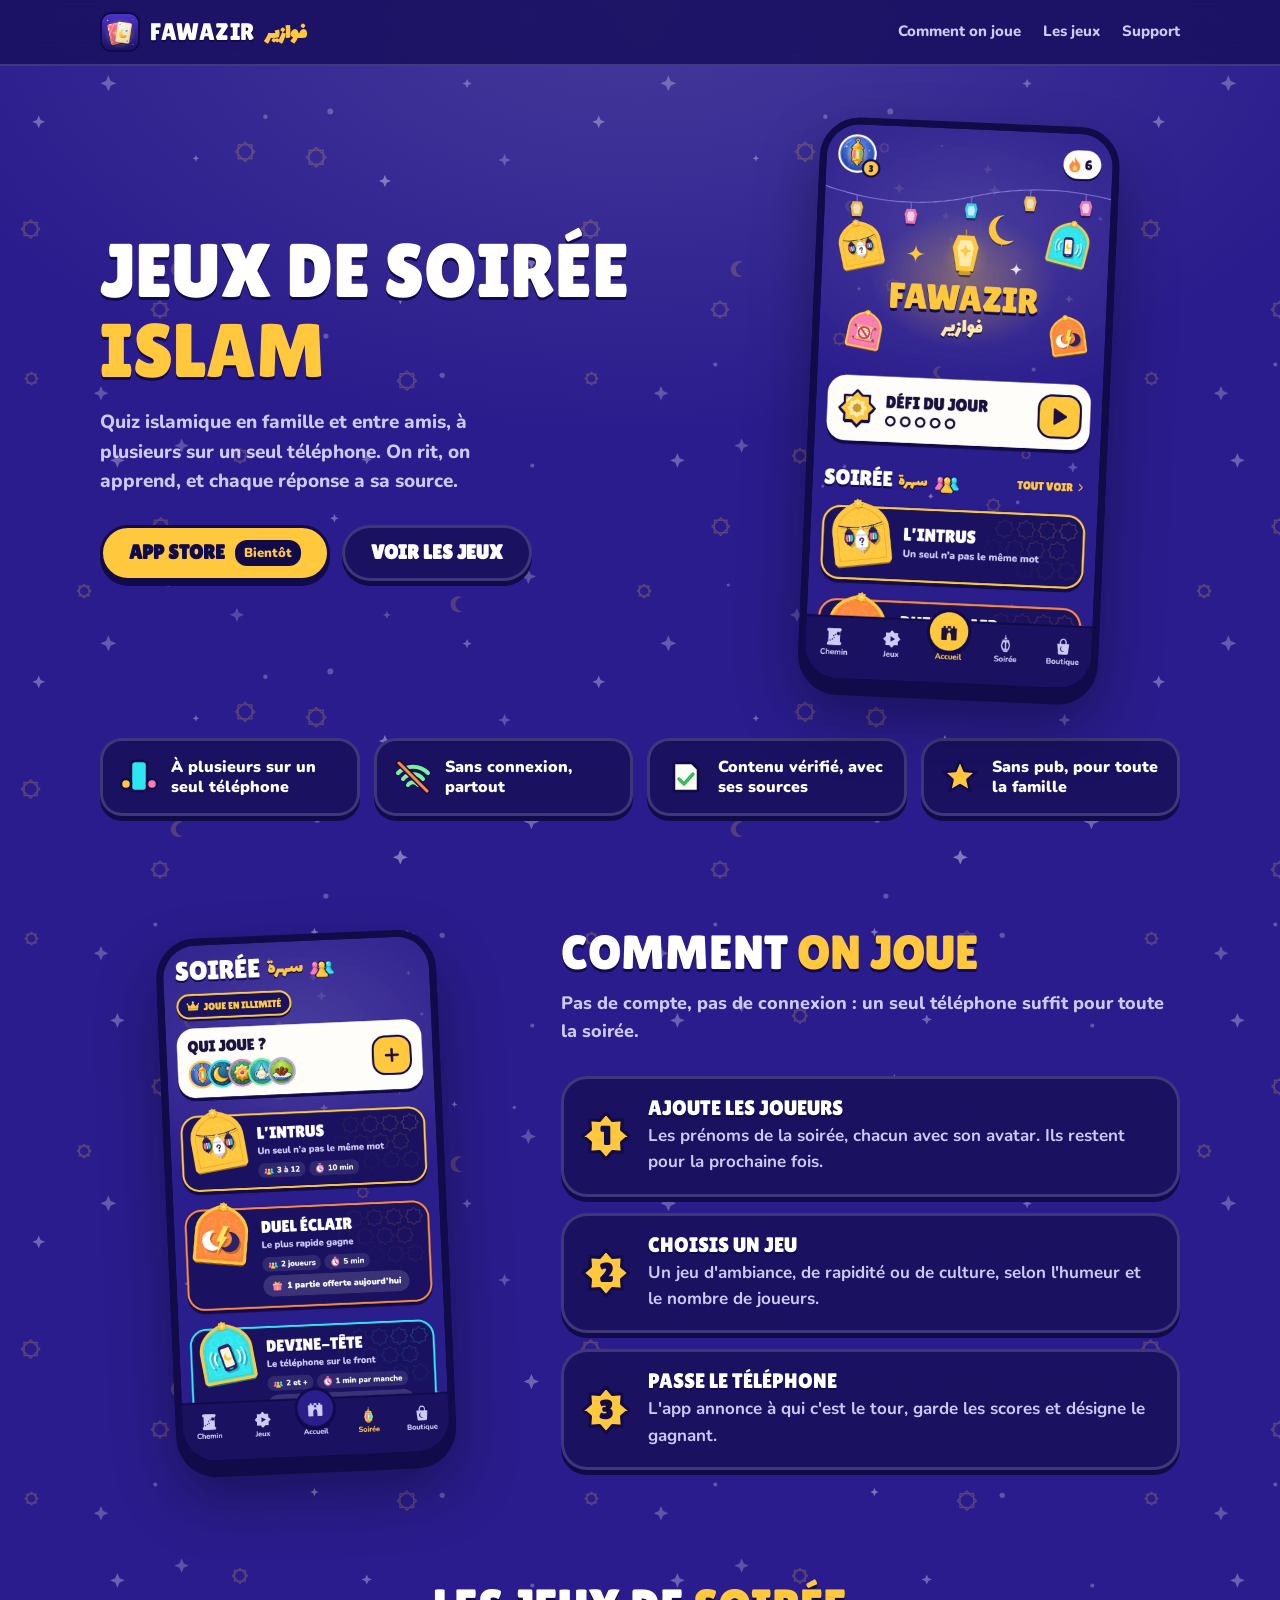
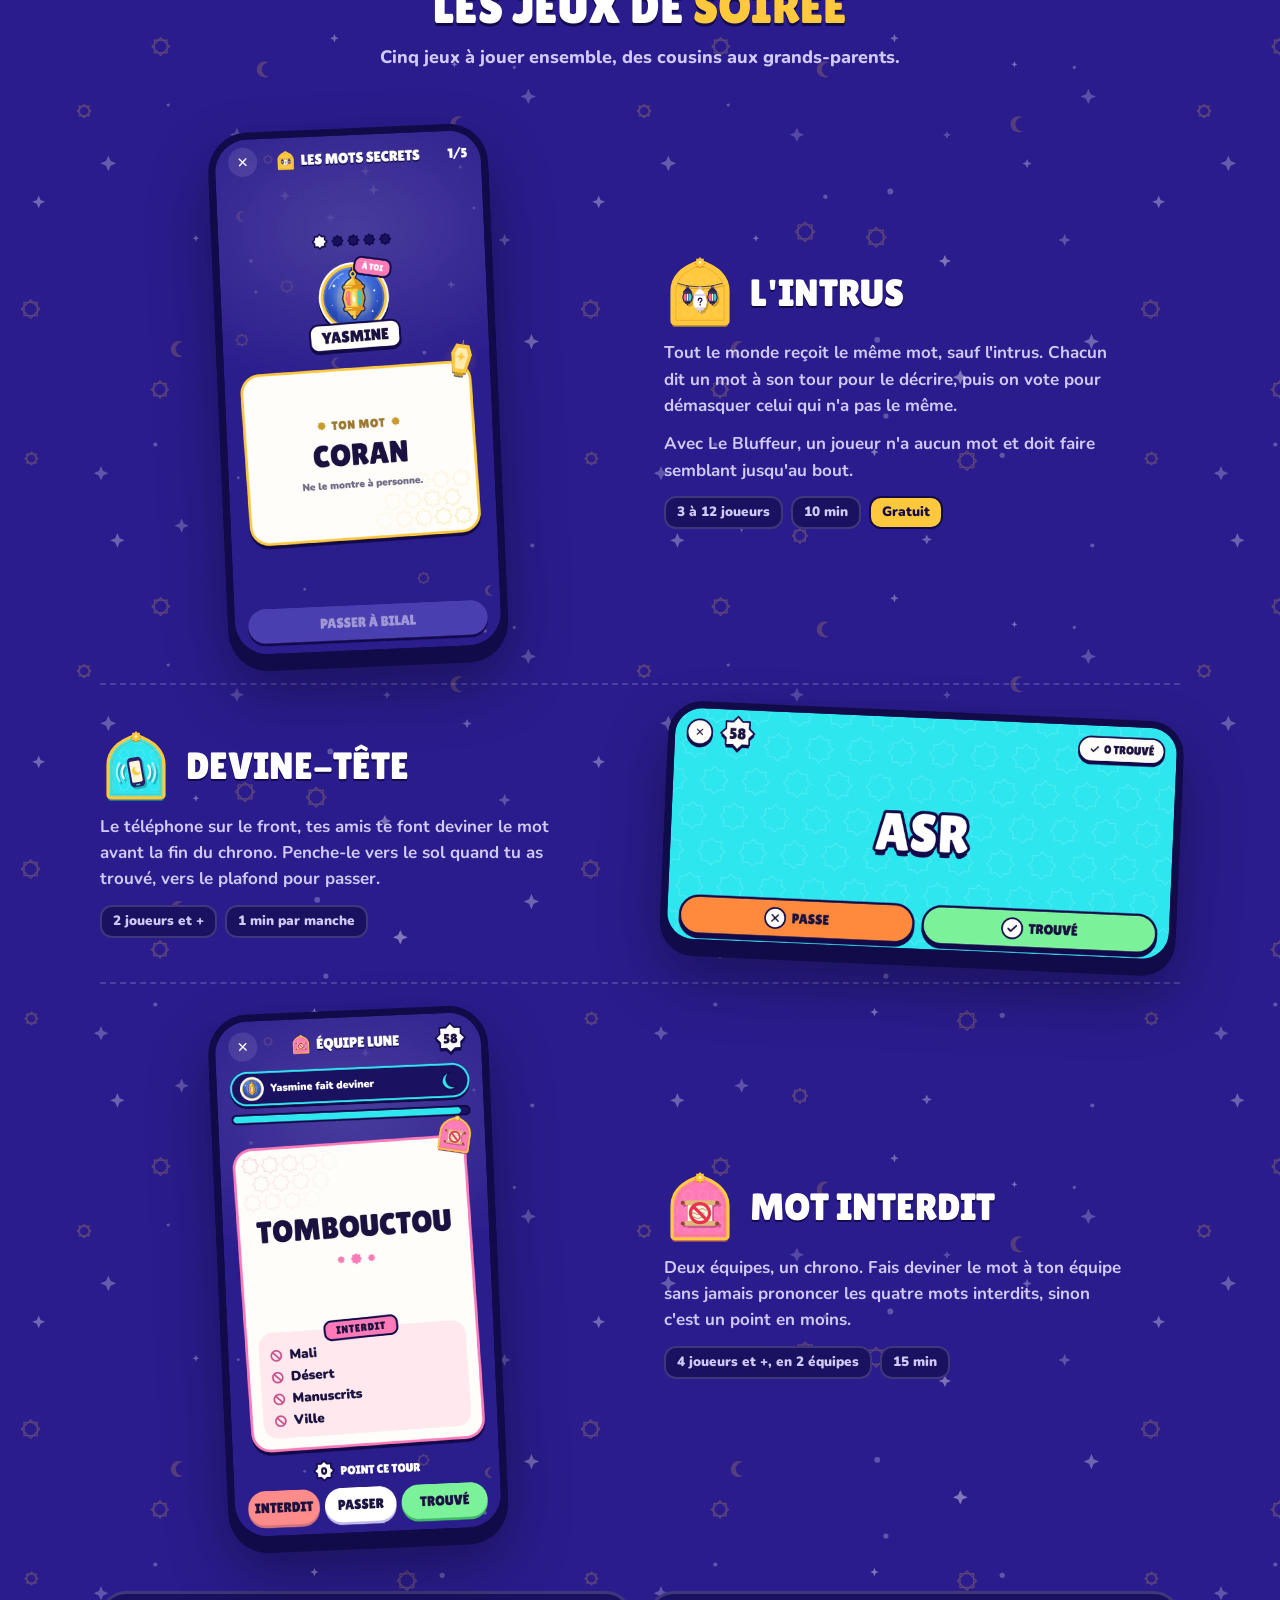
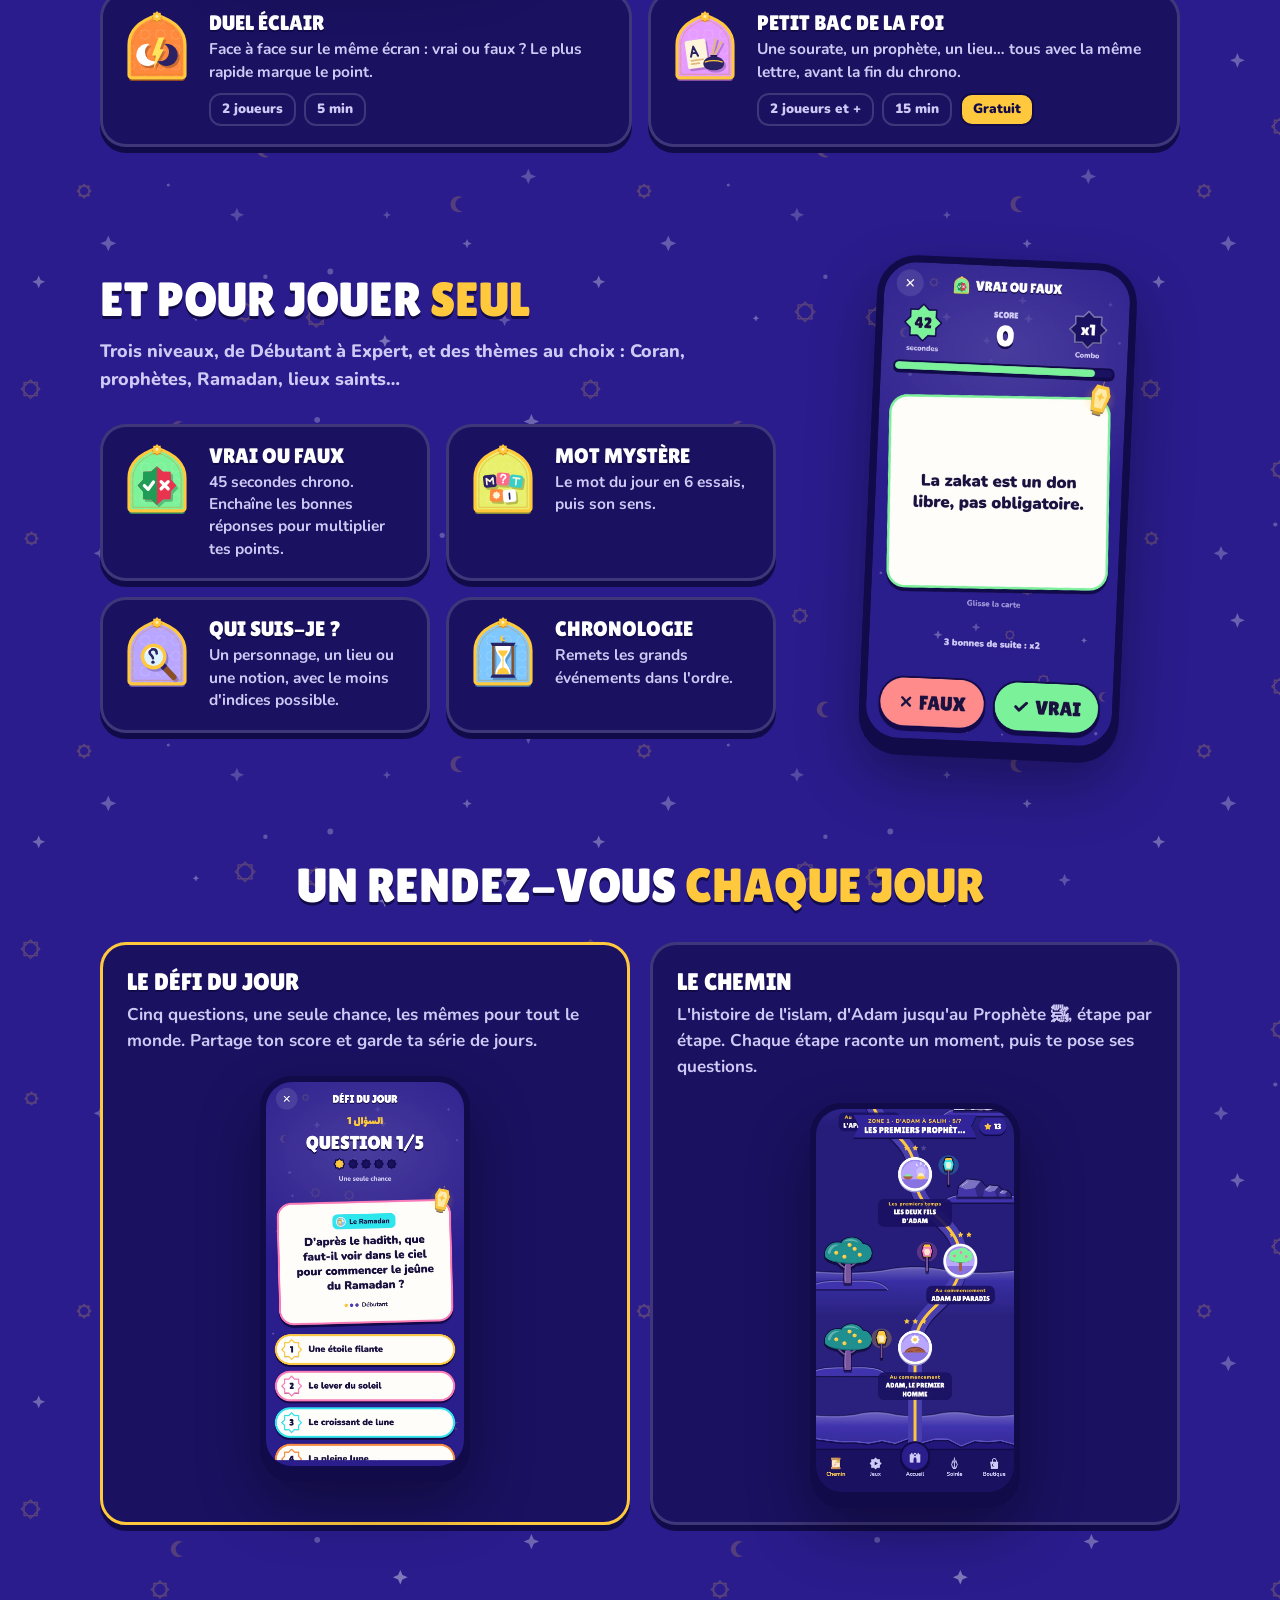
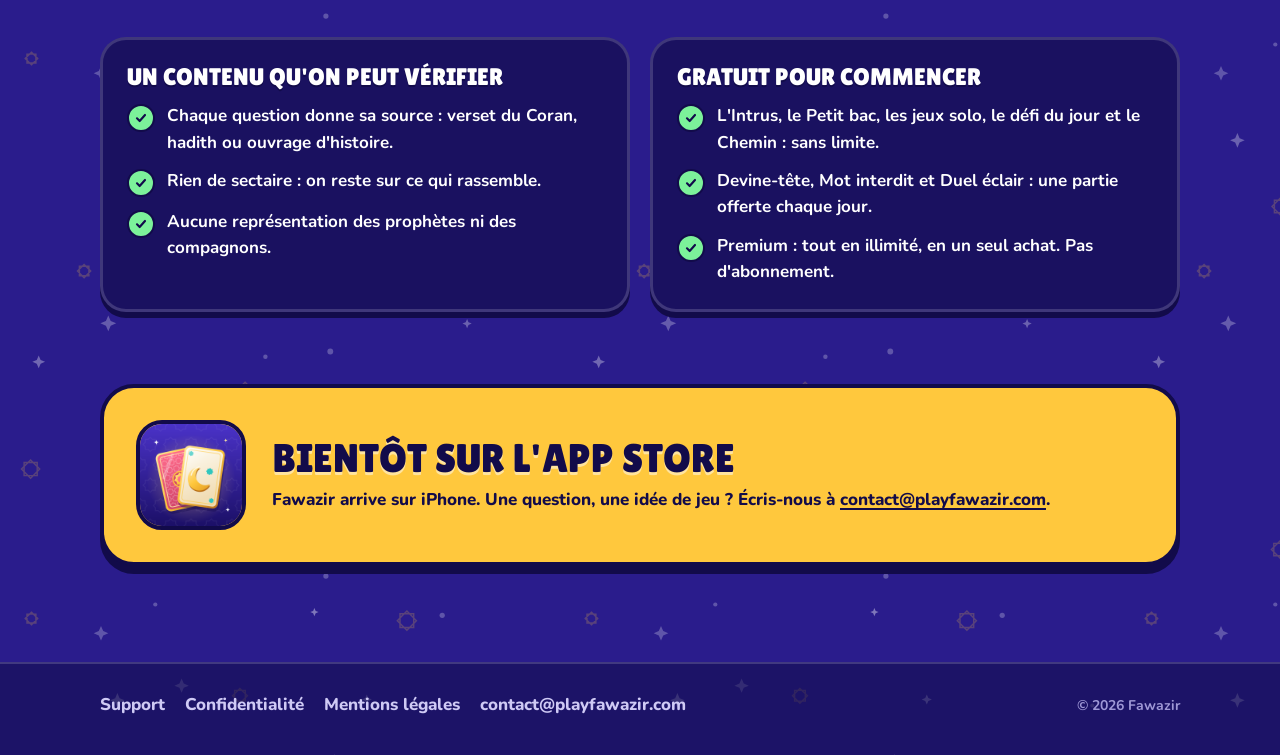
==== commit 7d2ab1b9: "Contact : contact@playfawazir.com Co-Authored-By: Claude Opus 5.5 <noreply@anthropic.com>" ====
--- a/index.html
+++ b/index.html
@@ -2,6 +2,7 @@
 <html lang="fr">
 <head>
   <meta charset="utf-8">
+  <meta name="google-site-verification" content="Mf4Dr-LNAtxLQi--UO0I9HqMlegFbd75reMq2056zI0" />
   <meta name="viewport" content="width=device-width, initial-scale=1, viewport-fit=cover">
   <title>Fawazir : jeux de soirée islam et quiz islamique en famille</title>
   <meta name="description" content="Fawazir, les jeux de soirée sur le thème de l'islam : L'Intrus, Devine-tête, Mot interdit, quiz islamique et défi du jour. À plusieurs sur un seul téléphone, sans connexion et sans pub.">
@@ -231,7 +232,7 @@
           <img src="assets/img/icone.png" alt="" width="110" height="110">
           <div>
             <h2>Bientôt sur l'App Store</h2>
-            <p>Fawazir arrive sur iPhone. Une question, une idée de jeu ? Écris-nous à <a href="mailto:fawazir-contact@gmail.com" style="color: var(--ink)">fawazir-contact@gmail.com</a>.</p>
+            <p>Fawazir arrive sur iPhone. Une question, une idée de jeu ? Écris-nous à <a href="mailto:contact@playfawazir.com" style="color: var(--ink)">contact@playfawazir.com</a>.</p>
           </div>
         </div>
       </div>
@@ -244,7 +245,7 @@
         <a href="support.html">Support</a>
         <a href="confidentialite.html">Confidentialité</a>
         <a href="mentions-legales.html">Mentions légales</a>
-        <a href="mailto:fawazir-contact@gmail.com">fawazir-contact@gmail.com</a>
+        <a href="mailto:contact@playfawazir.com">contact@playfawazir.com</a>
       </nav>
       <small>© 2026 Fawazir</small>
     </div>
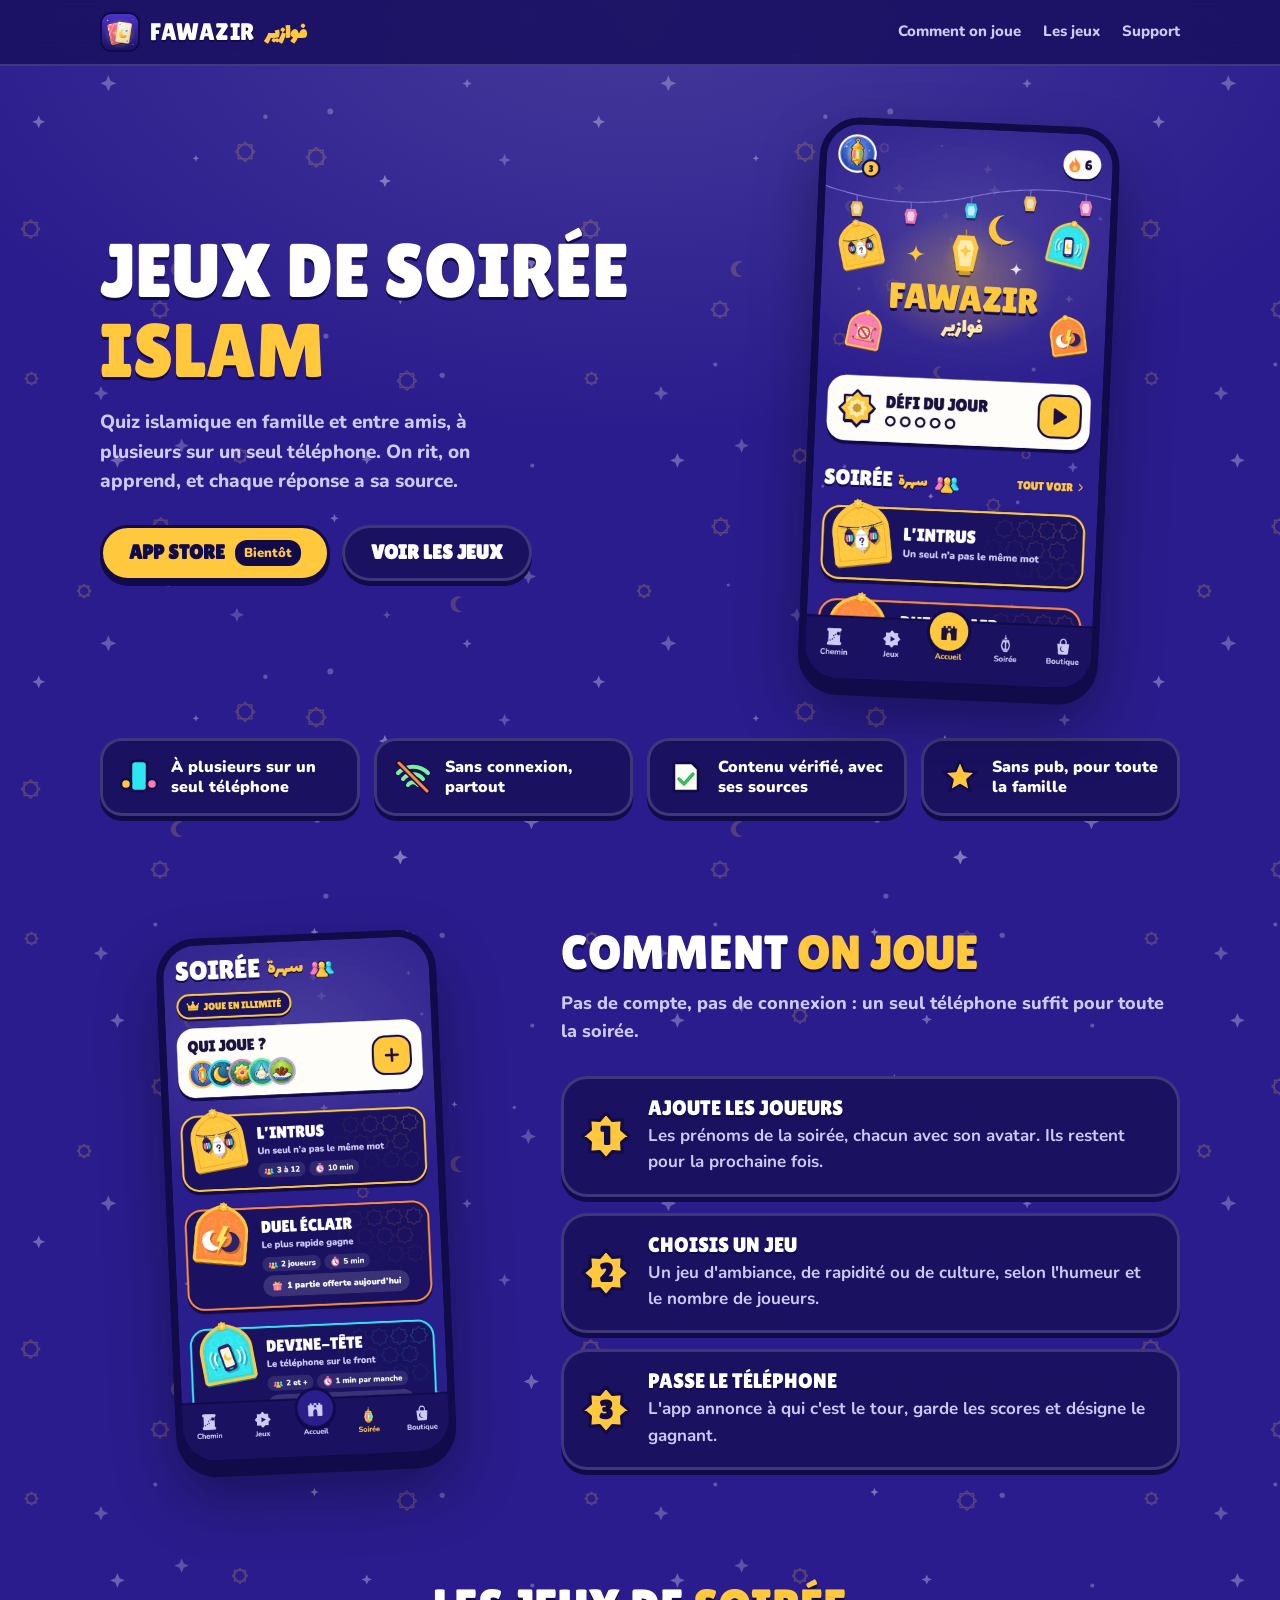
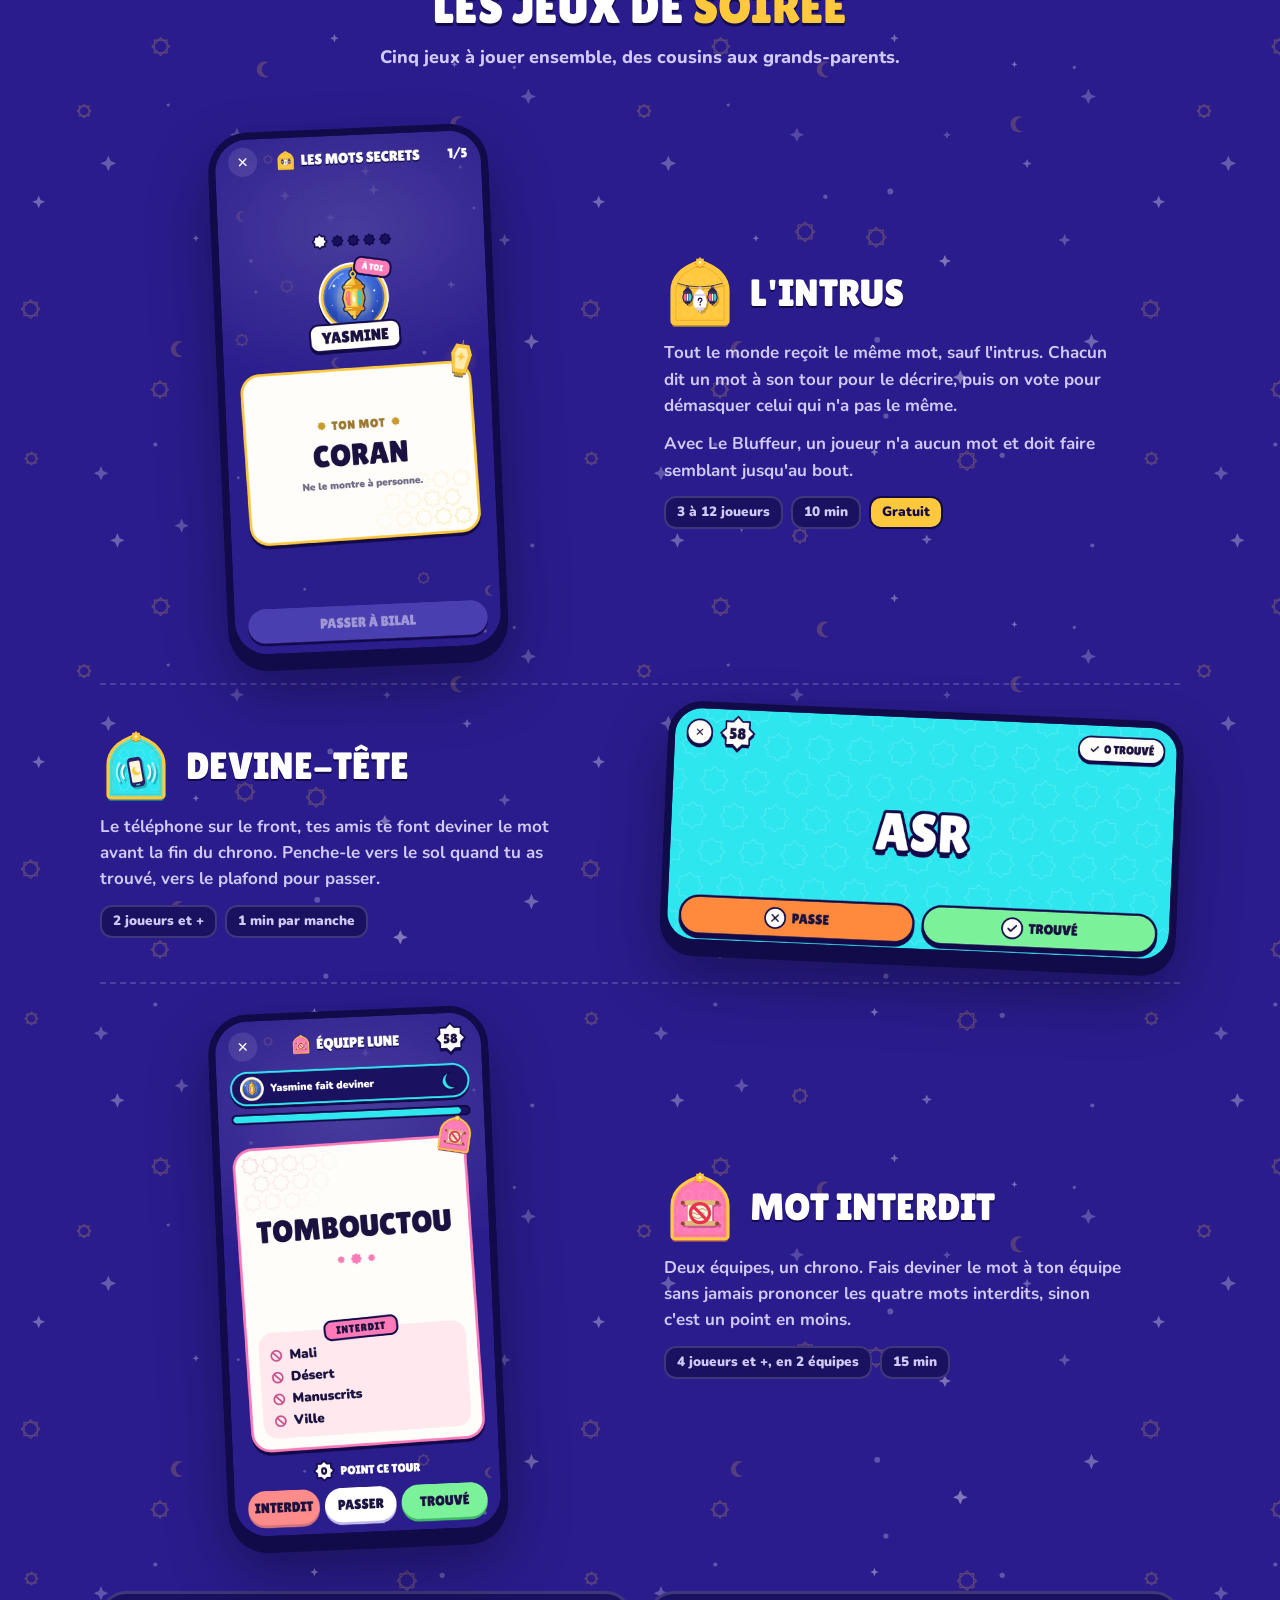
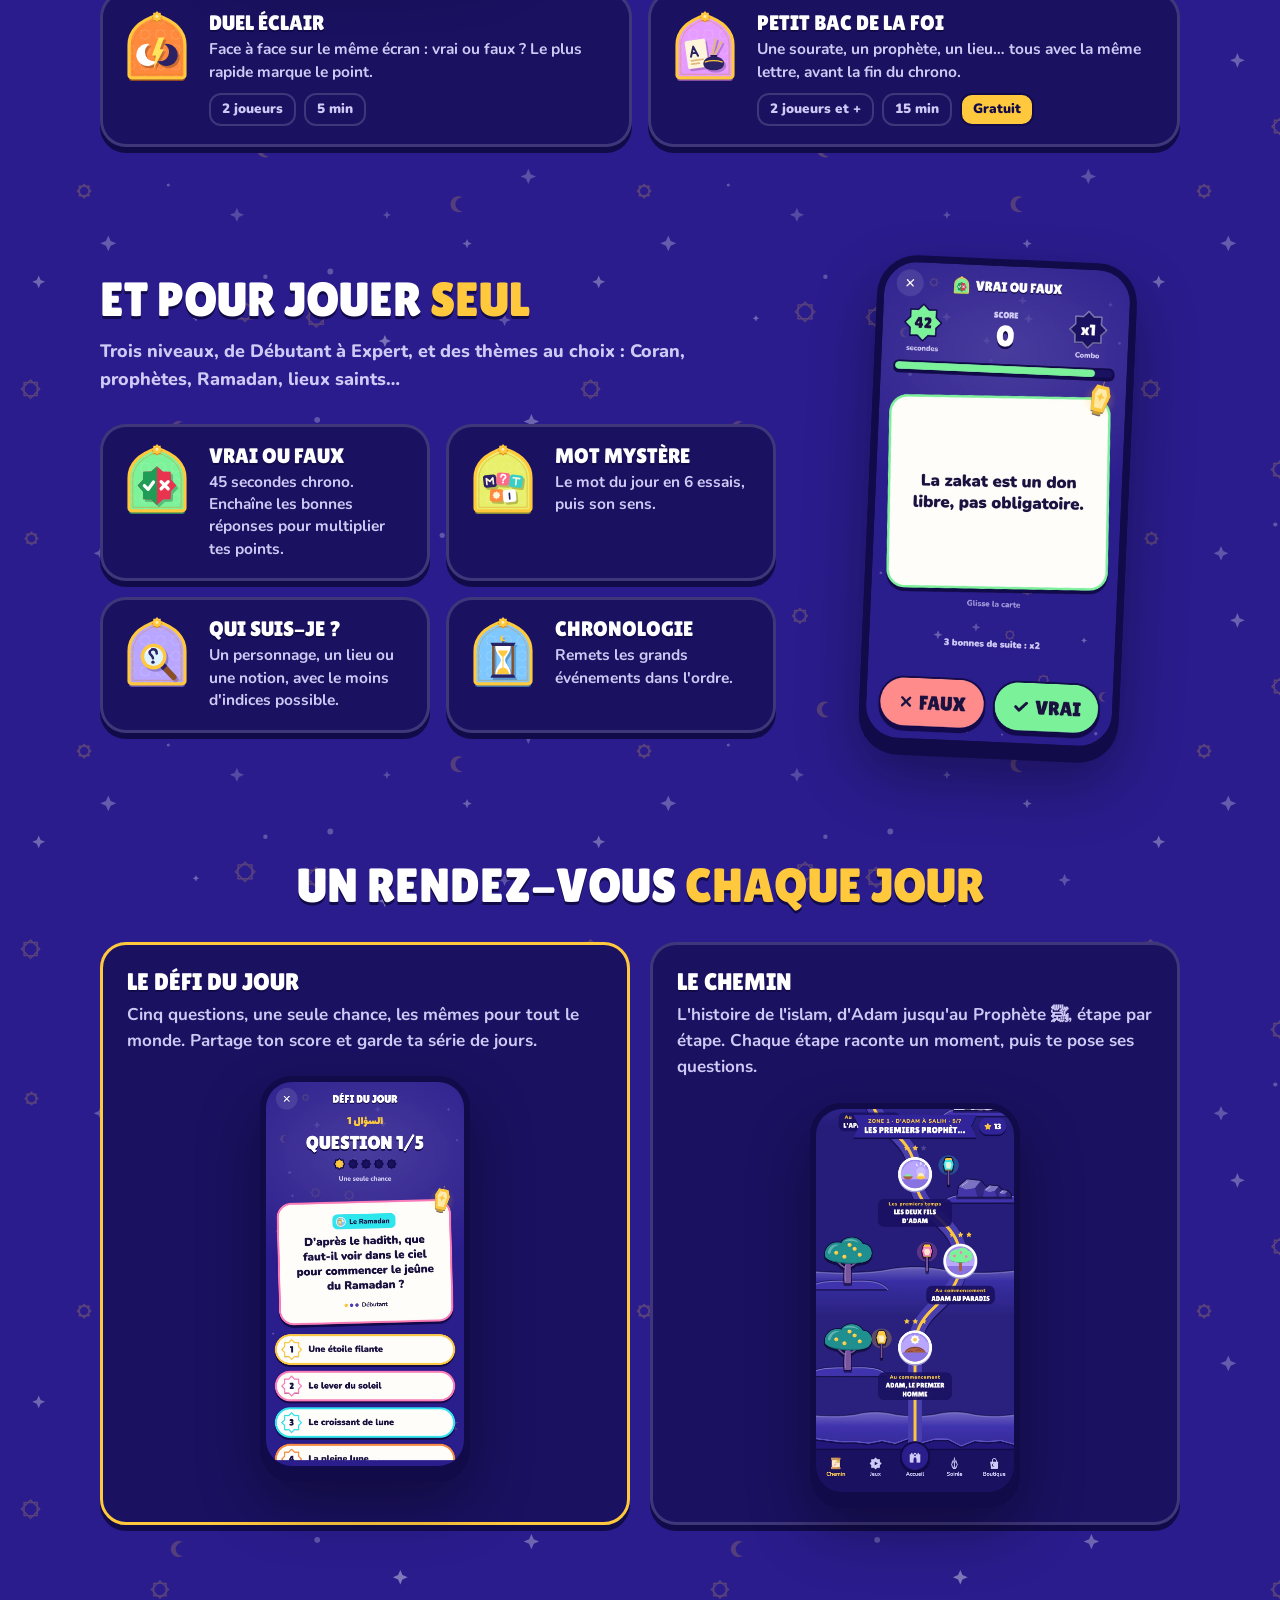
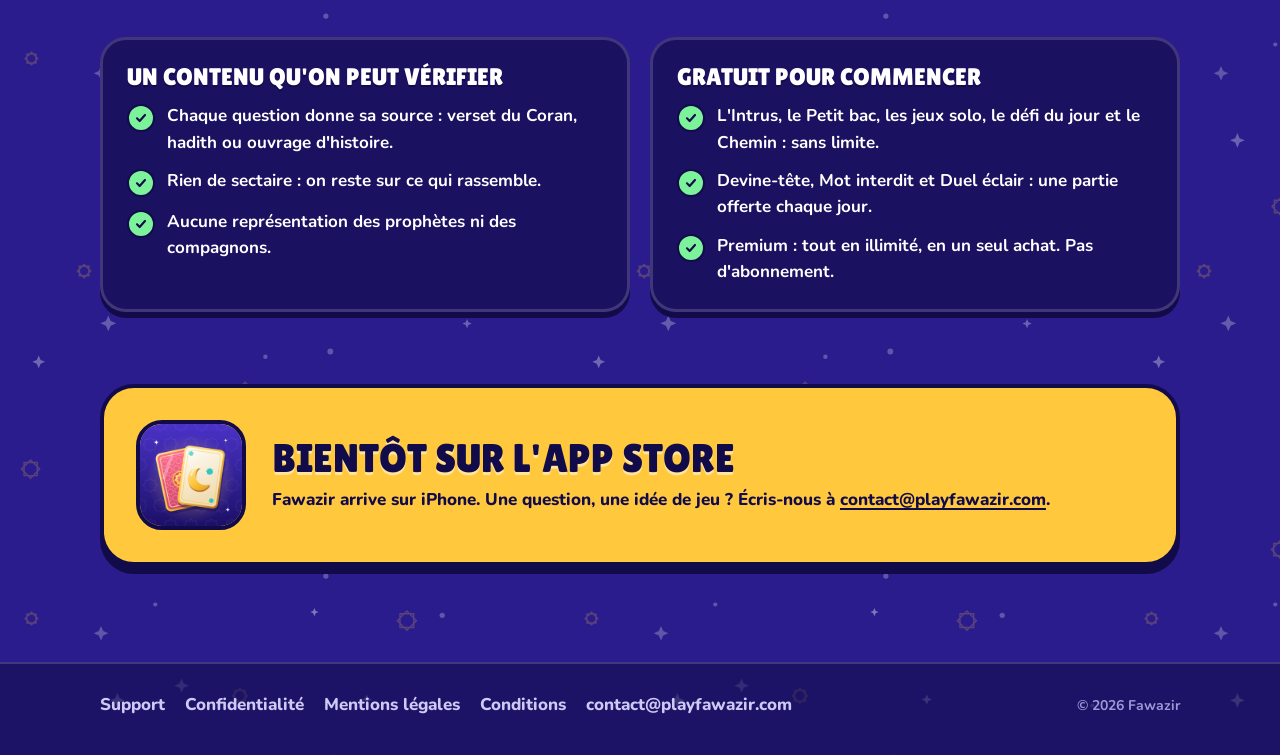
==== commit 9aabb69a: "Conditions d'utilisation et de vente (achats, abonnement, essai, résiliation) Co-Authored-By: Claude" ====
--- a/index.html
+++ b/index.html
@@ -245,6 +245,7 @@
         <a href="support.html">Support</a>
         <a href="confidentialite.html">Confidentialité</a>
         <a href="mentions-legales.html">Mentions légales</a>
+        <a href="conditions.html">Conditions</a>
         <a href="mailto:contact@playfawazir.com">contact@playfawazir.com</a>
       </nav>
       <small>© 2026 Fawazir</small>
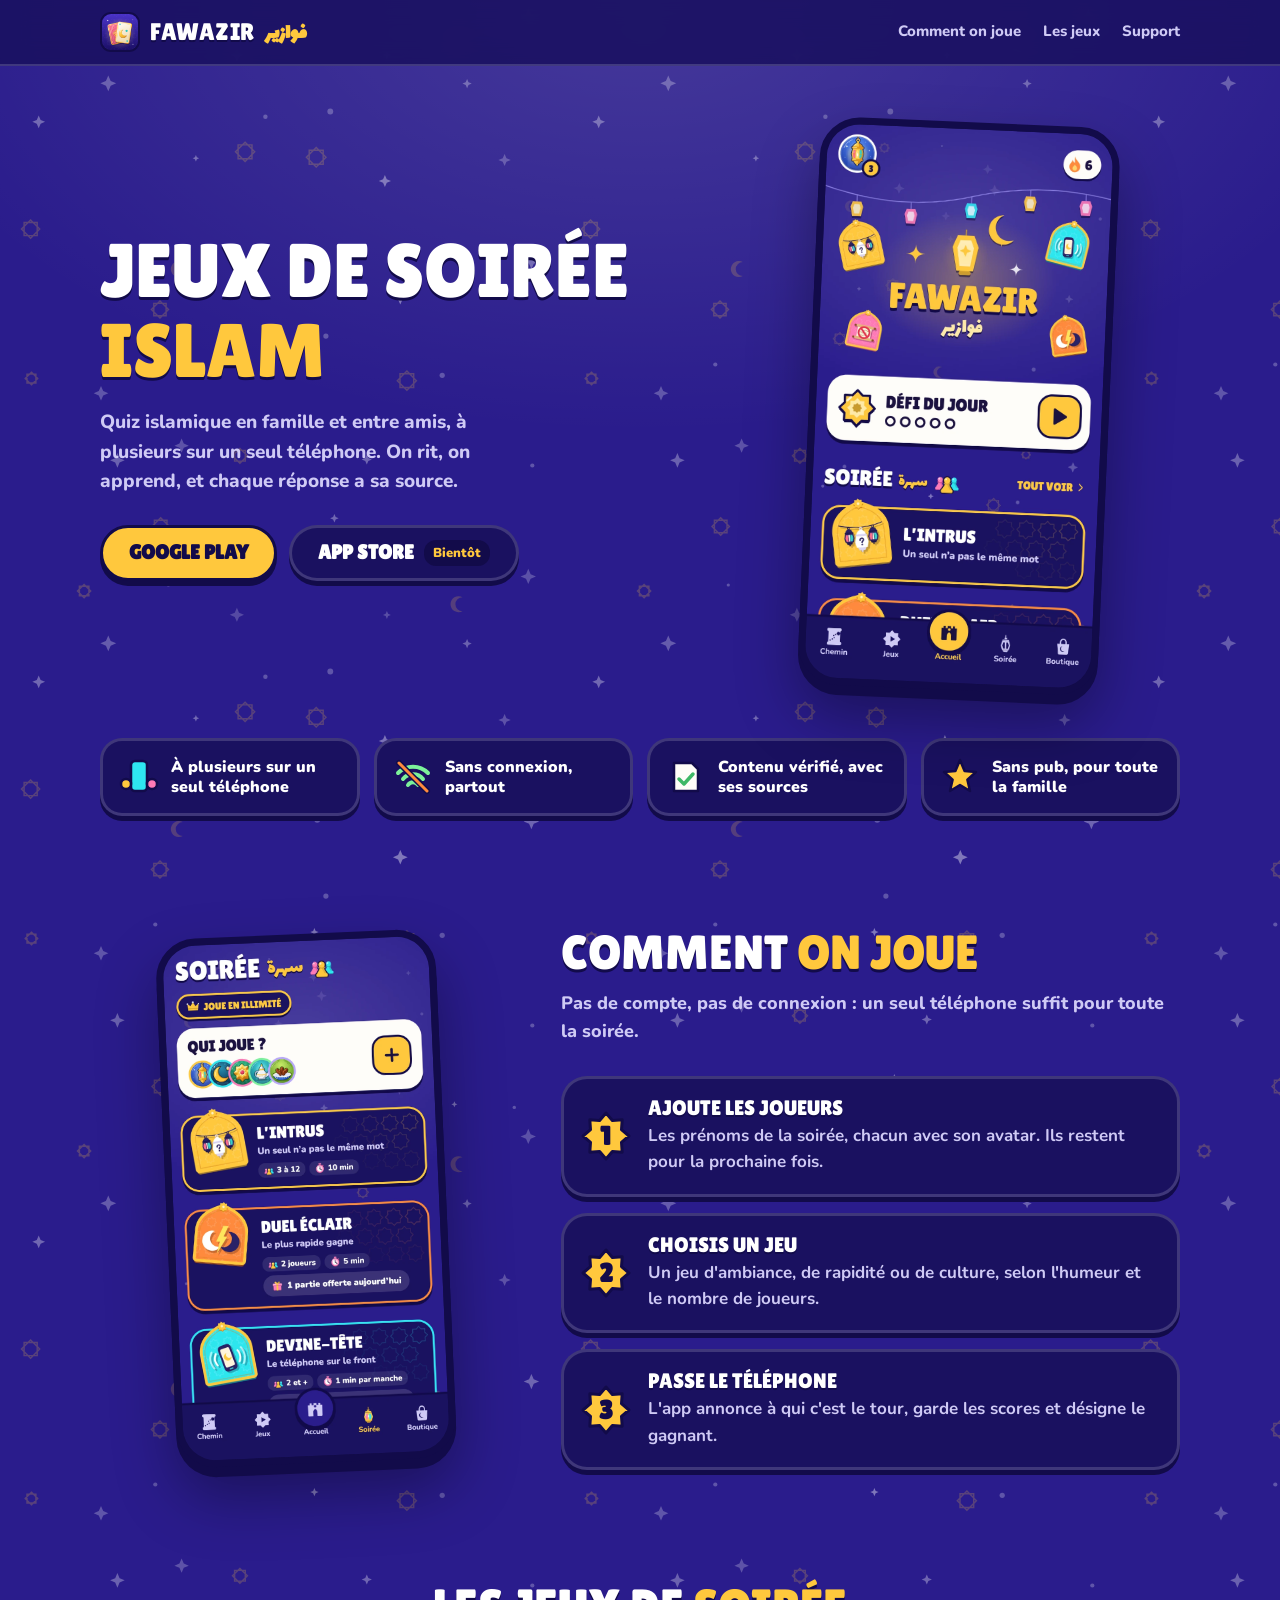
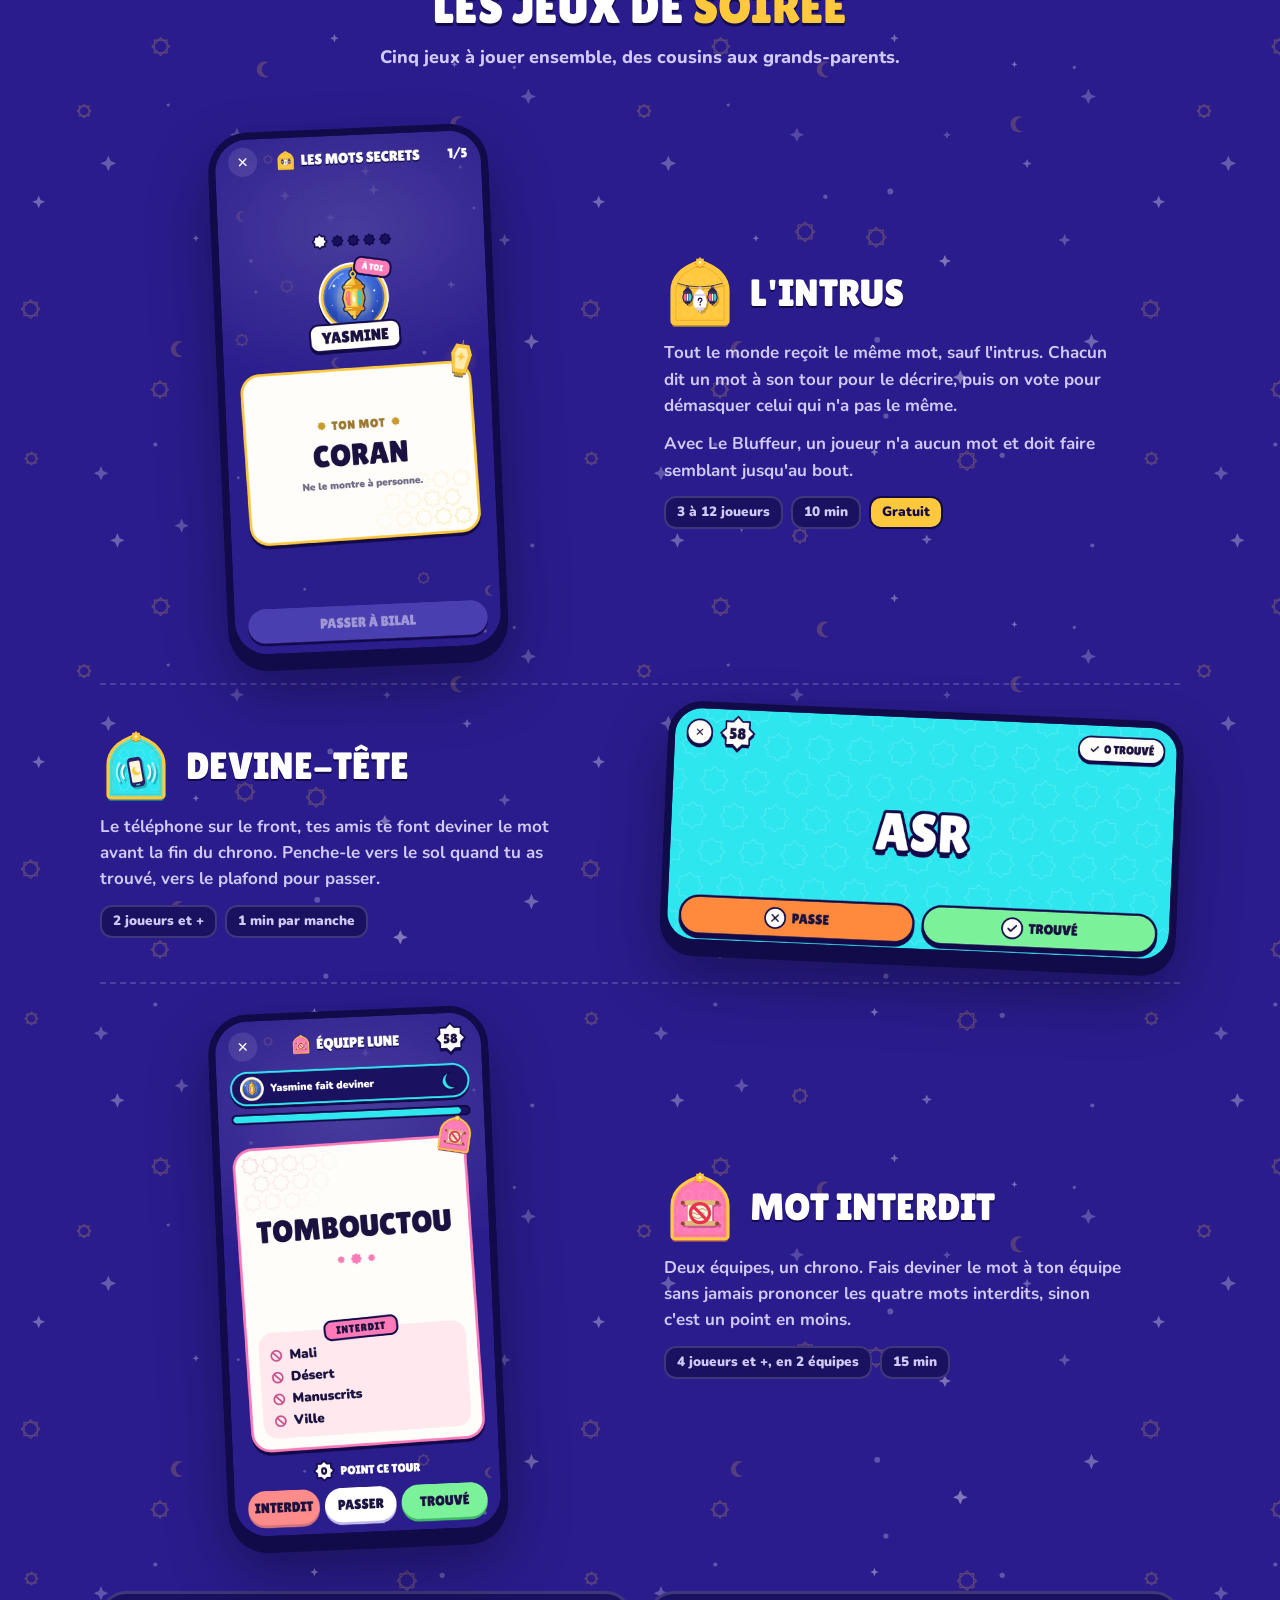
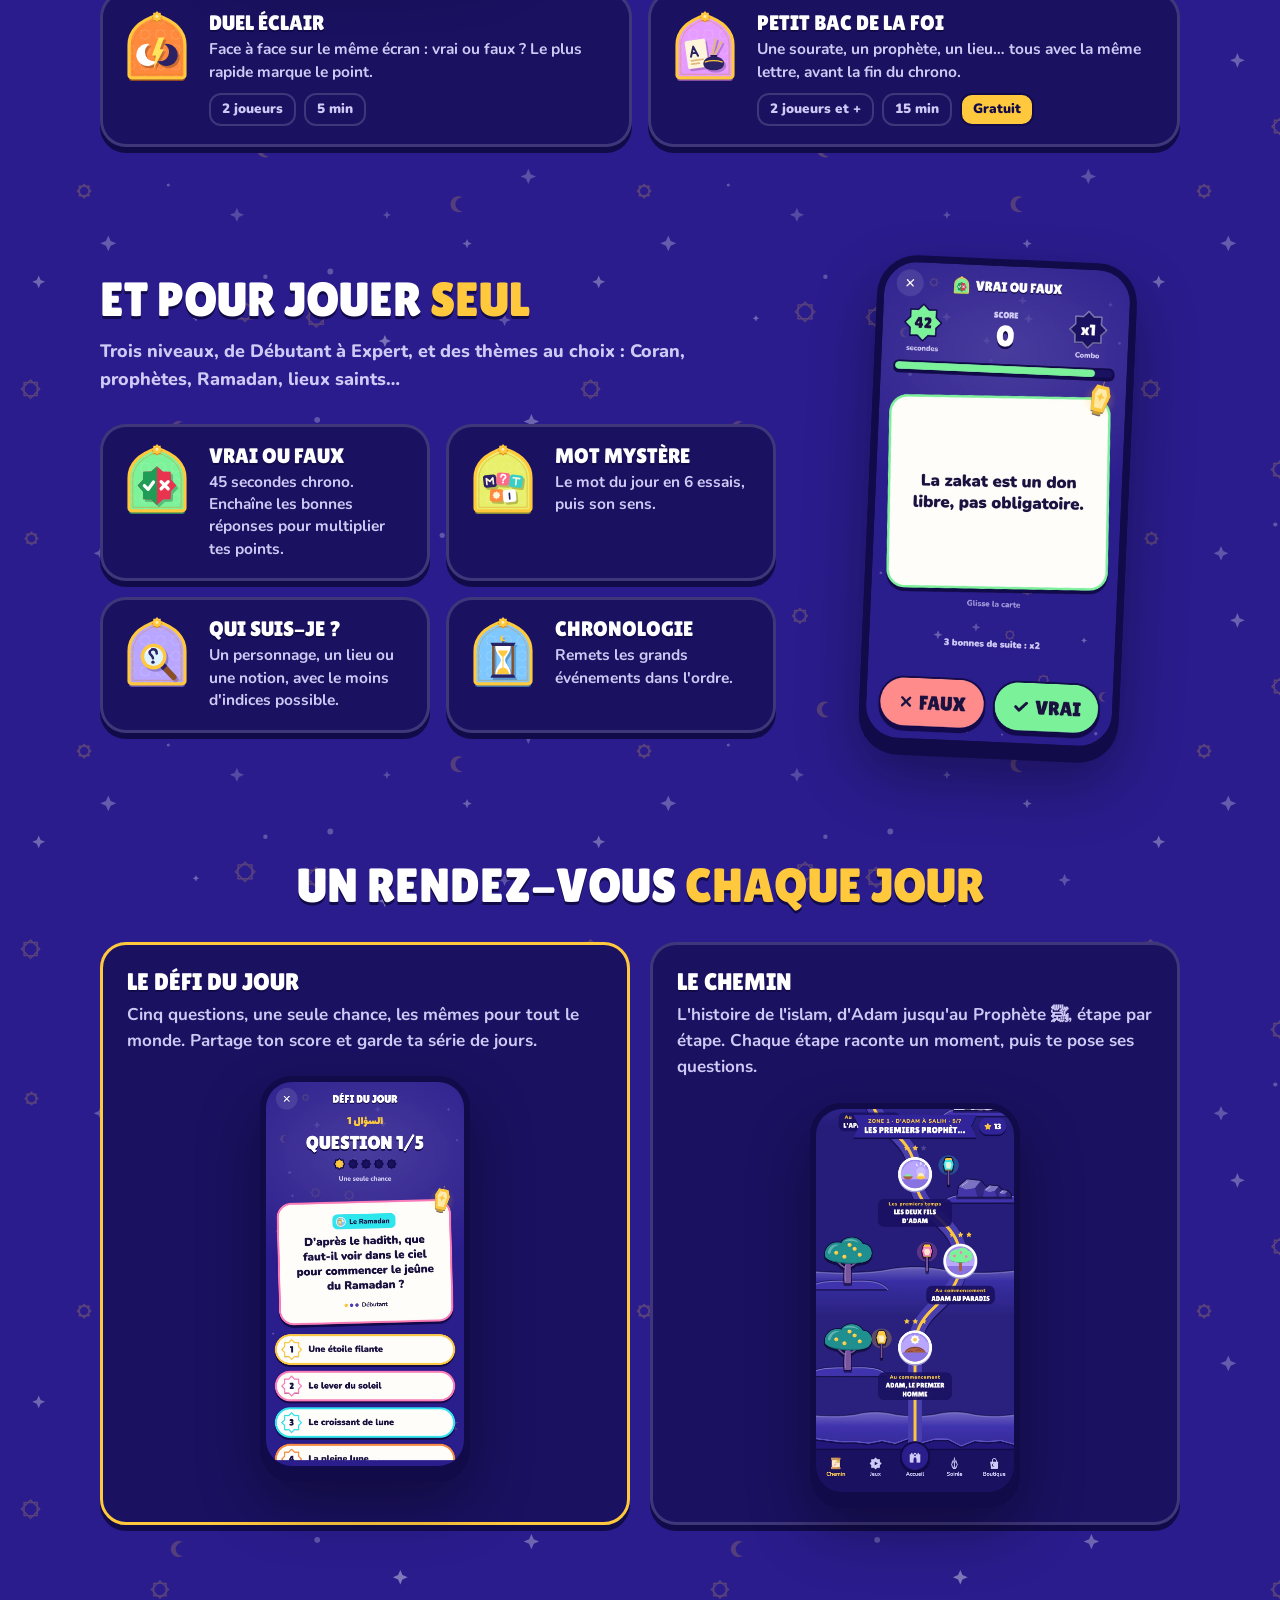
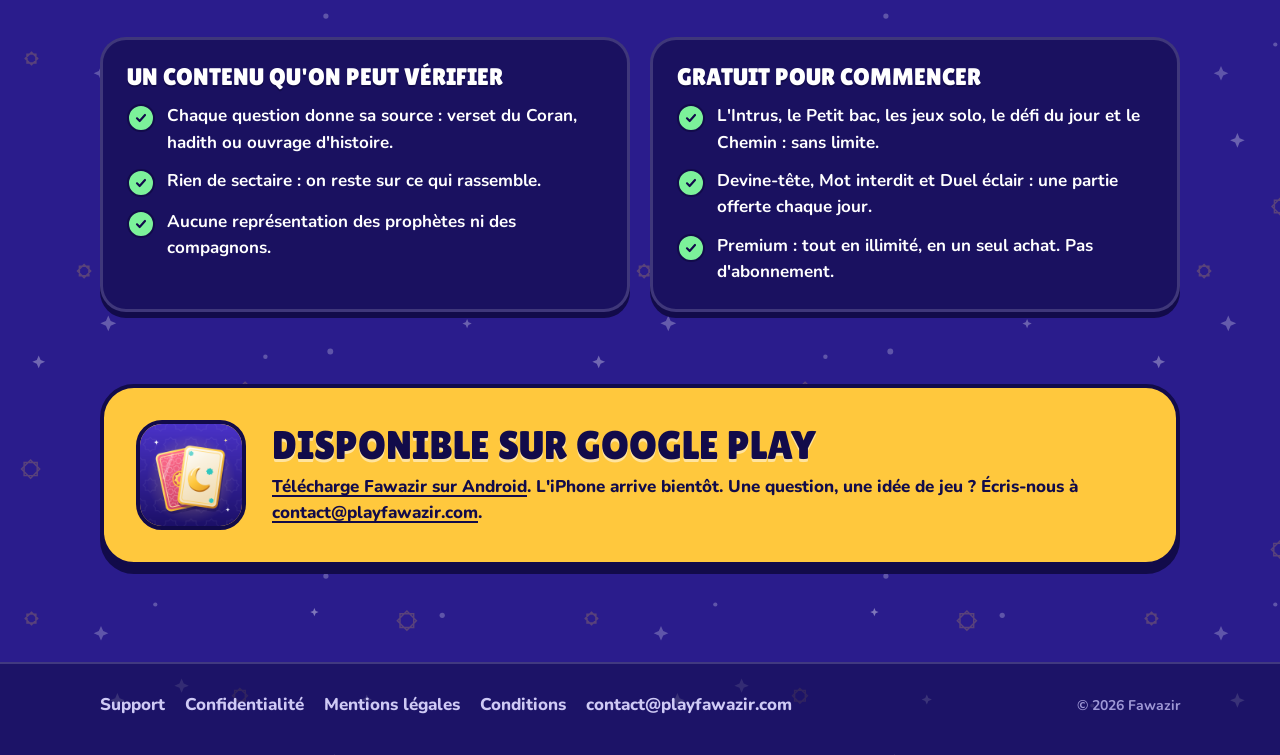
==== commit 56c7fc06: "Bouton Google Play : l'appli est disponible sur Android, l'iPhone arrive bientôt Co-Authored-By: Cla" ====
--- a/index.html
+++ b/index.html
@@ -41,8 +41,8 @@
           <h1>Jeux de soirée <span class="accent">islam</span></h1>
           <p class="lead">Quiz islamique en famille et entre amis, à plusieurs sur un seul téléphone. On rit, on apprend, et chaque réponse a sa source.</p>
           <div class="ctas">
-            <span class="btn btn-gold" aria-disabled="true">App Store <span class="soon">Bientôt</span></span>
-            <a class="btn btn-soft" href="#jeux">Voir les jeux</a>
+            <a class="btn btn-gold" href="https://play.google.com/store/apps/details?id=com.playfawazir.app">Google Play</a>
+            <span class="btn btn-soft" aria-disabled="true">App Store <span class="soon">Bientôt</span></span>
           </div>
         </div>
         <div class="phone tilt-r">
@@ -231,8 +231,8 @@
         <div class="band">
           <img src="assets/img/icone.png" alt="" width="110" height="110">
           <div>
-            <h2>Bientôt sur l'App Store</h2>
-            <p>Fawazir arrive sur iPhone. Une question, une idée de jeu ? Écris-nous à <a href="mailto:contact@playfawazir.com" style="color: var(--ink)">contact@playfawazir.com</a>.</p>
+            <h2>Disponible sur Google Play</h2>
+            <p><a href="https://play.google.com/store/apps/details?id=com.playfawazir.app" style="color: var(--ink)">Télécharge Fawazir sur Android</a>. L'iPhone arrive bientôt. Une question, une idée de jeu ? Écris-nous à <a href="mailto:contact@playfawazir.com" style="color: var(--ink)">contact@playfawazir.com</a>.</p>
           </div>
         </div>
       </div>
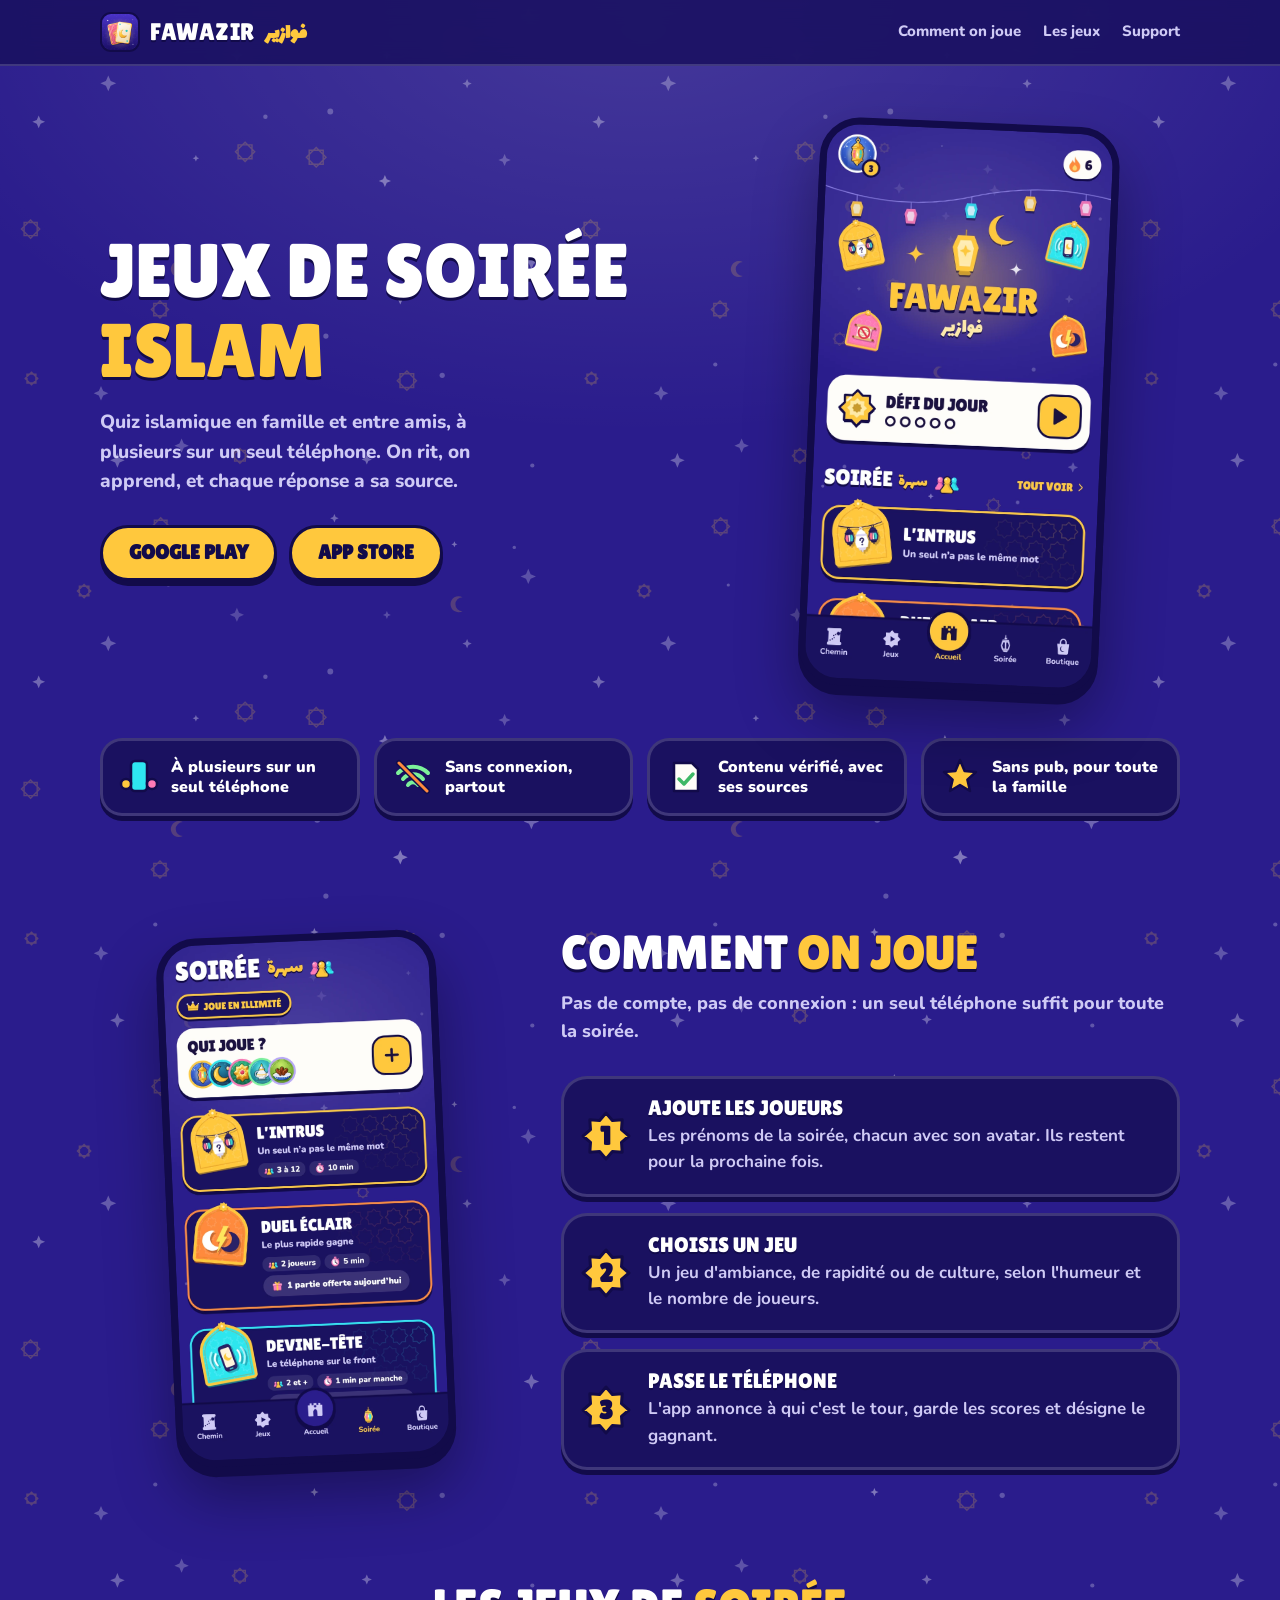
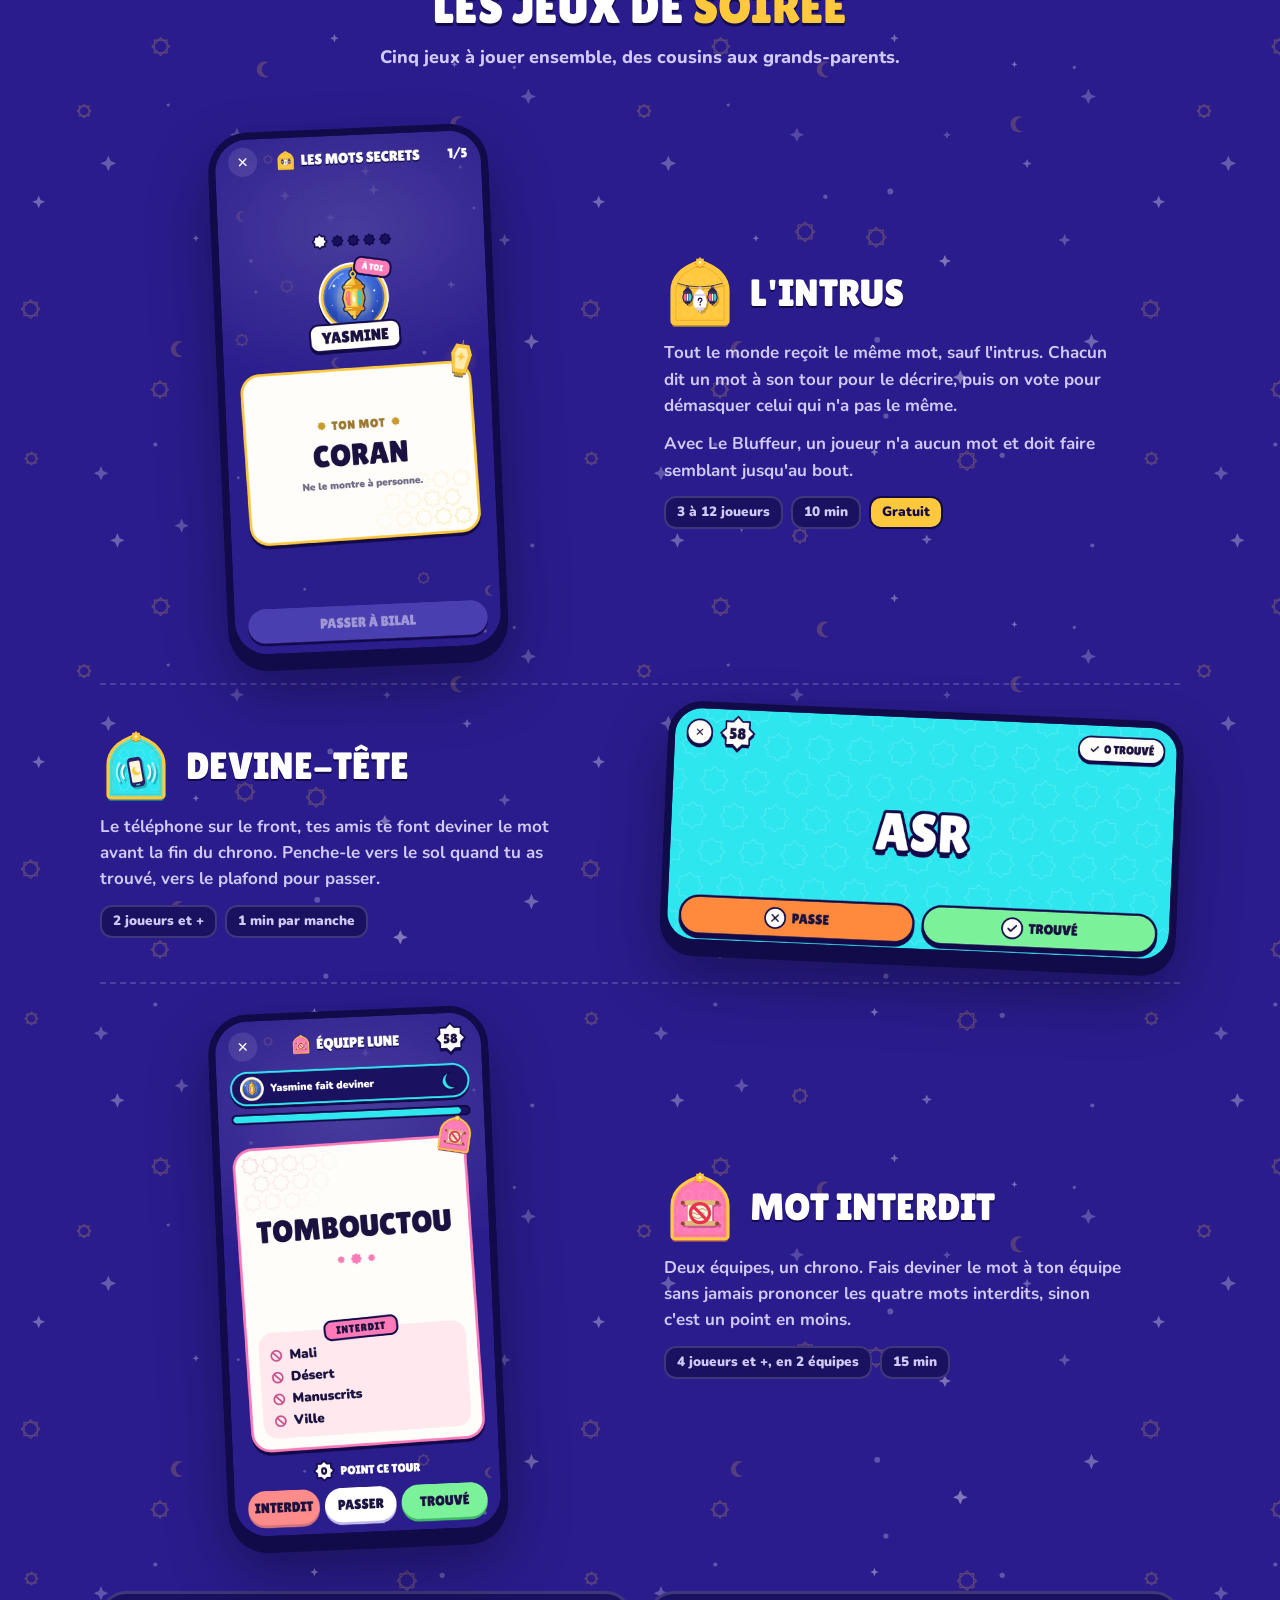
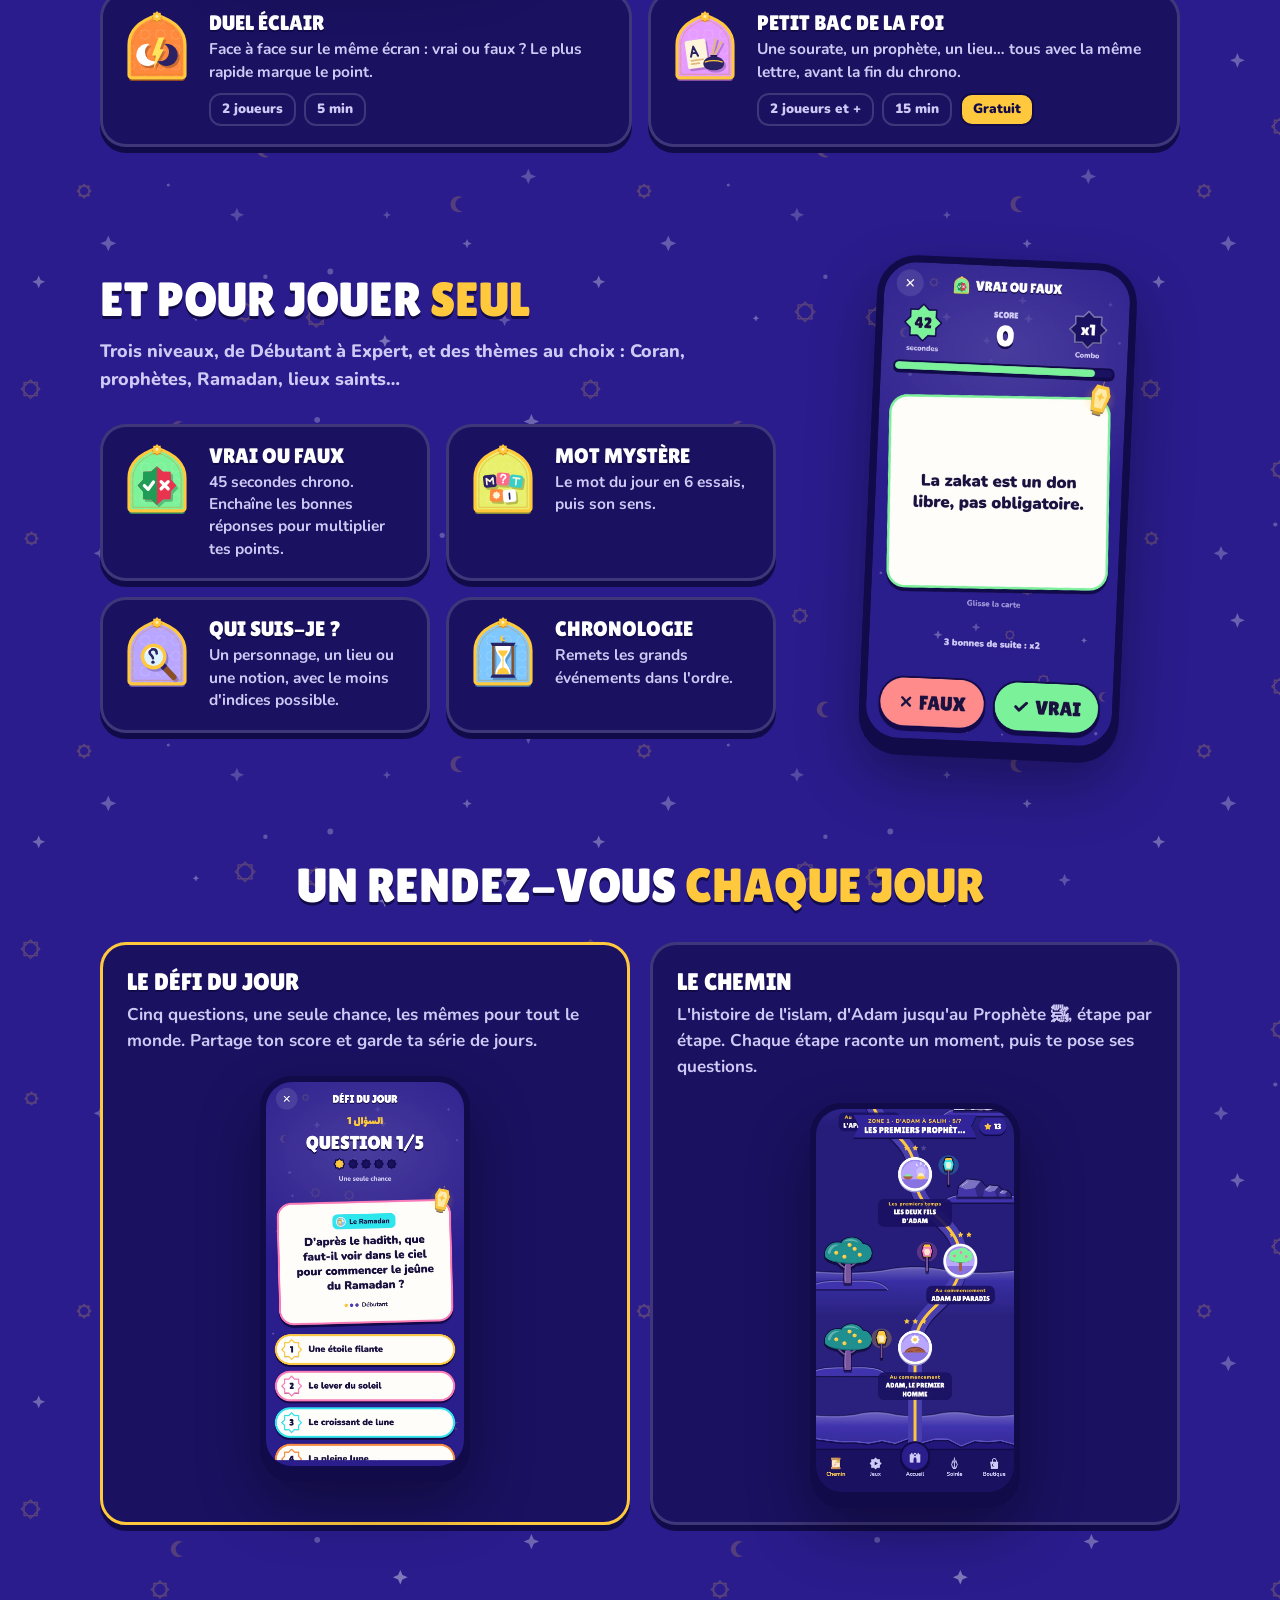
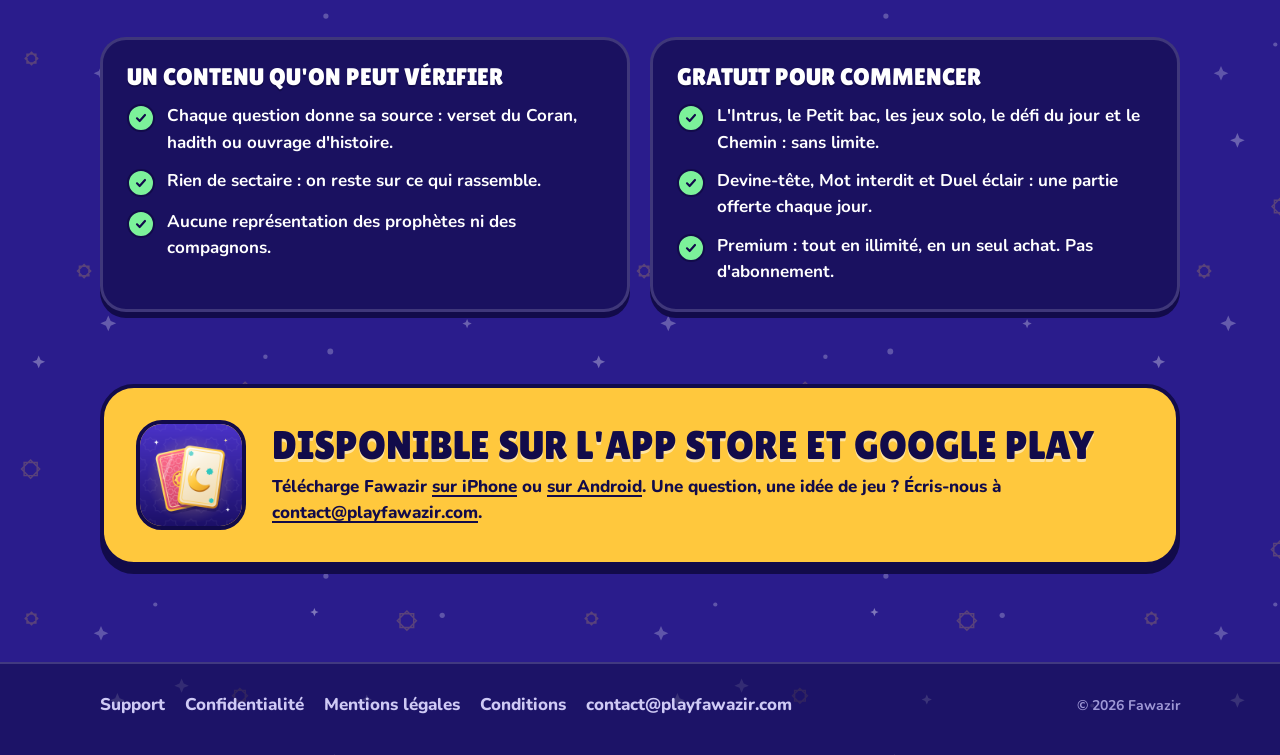
==== commit 7b5618d4: "Bouton App Store : l'app est en vente sur iPhone" ====
--- a/index.html
+++ b/index.html
@@ -42,7 +42,7 @@
           <p class="lead">Quiz islamique en famille et entre amis, à plusieurs sur un seul téléphone. On rit, on apprend, et chaque réponse a sa source.</p>
           <div class="ctas">
             <a class="btn btn-gold" href="https://play.google.com/store/apps/details?id=com.playfawazir.app">Google Play</a>
-            <span class="btn btn-soft" aria-disabled="true">App Store <span class="soon">Bientôt</span></span>
+            <a class="btn btn-gold" href="https://apps.apple.com/app/id6831365398">App Store</a>
           </div>
         </div>
         <div class="phone tilt-r">
@@ -231,8 +231,8 @@
         <div class="band">
           <img src="assets/img/icone.png" alt="" width="110" height="110">
           <div>
-            <h2>Disponible sur Google Play</h2>
-            <p><a href="https://play.google.com/store/apps/details?id=com.playfawazir.app" style="color: var(--ink)">Télécharge Fawazir sur Android</a>. L'iPhone arrive bientôt. Une question, une idée de jeu ? Écris-nous à <a href="mailto:contact@playfawazir.com" style="color: var(--ink)">contact@playfawazir.com</a>.</p>
+            <h2>Disponible sur l'App Store et Google Play</h2>
+            <p>Télécharge Fawazir <a href="https://apps.apple.com/app/id6831365398" style="color: var(--ink)">sur iPhone</a> ou <a href="https://play.google.com/store/apps/details?id=com.playfawazir.app" style="color: var(--ink)">sur Android</a>. Une question, une idée de jeu ? Écris-nous à <a href="mailto:contact@playfawazir.com" style="color: var(--ink)">contact@playfawazir.com</a>.</p>
           </div>
         </div>
       </div>
